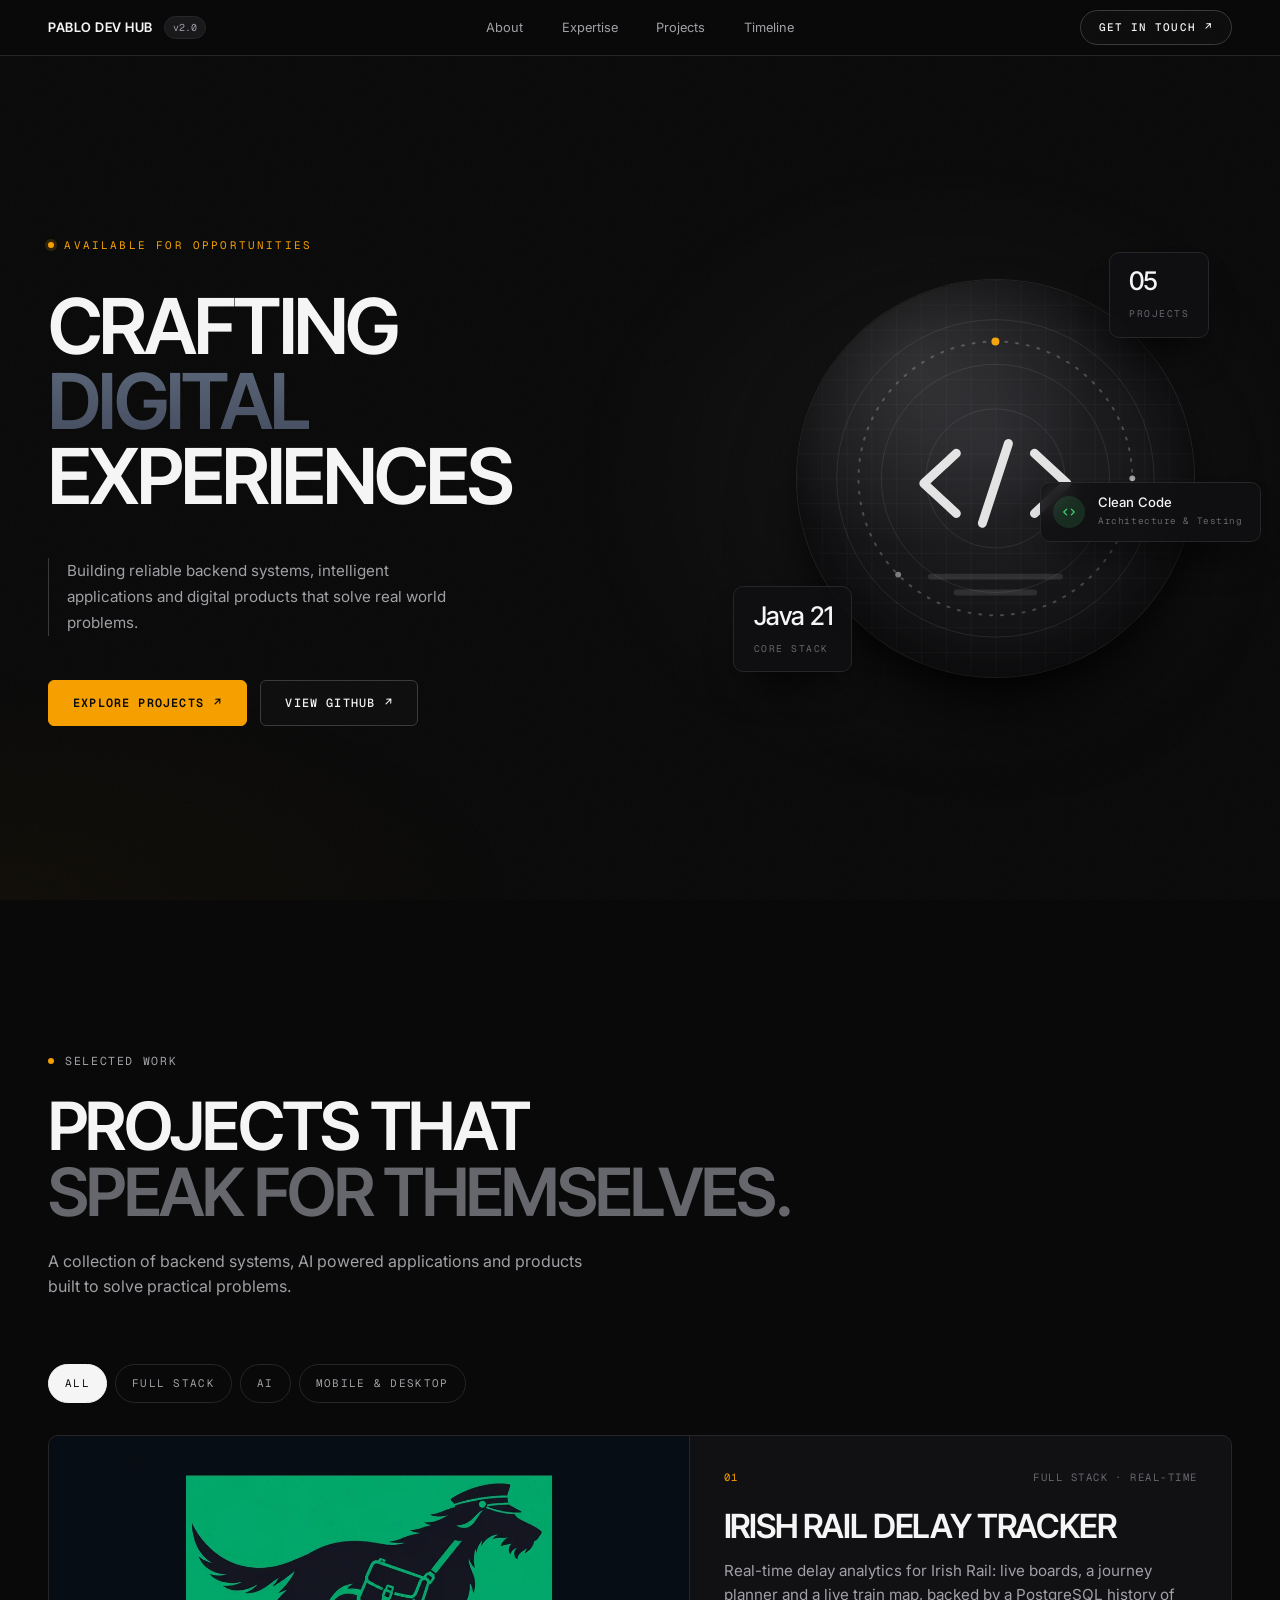
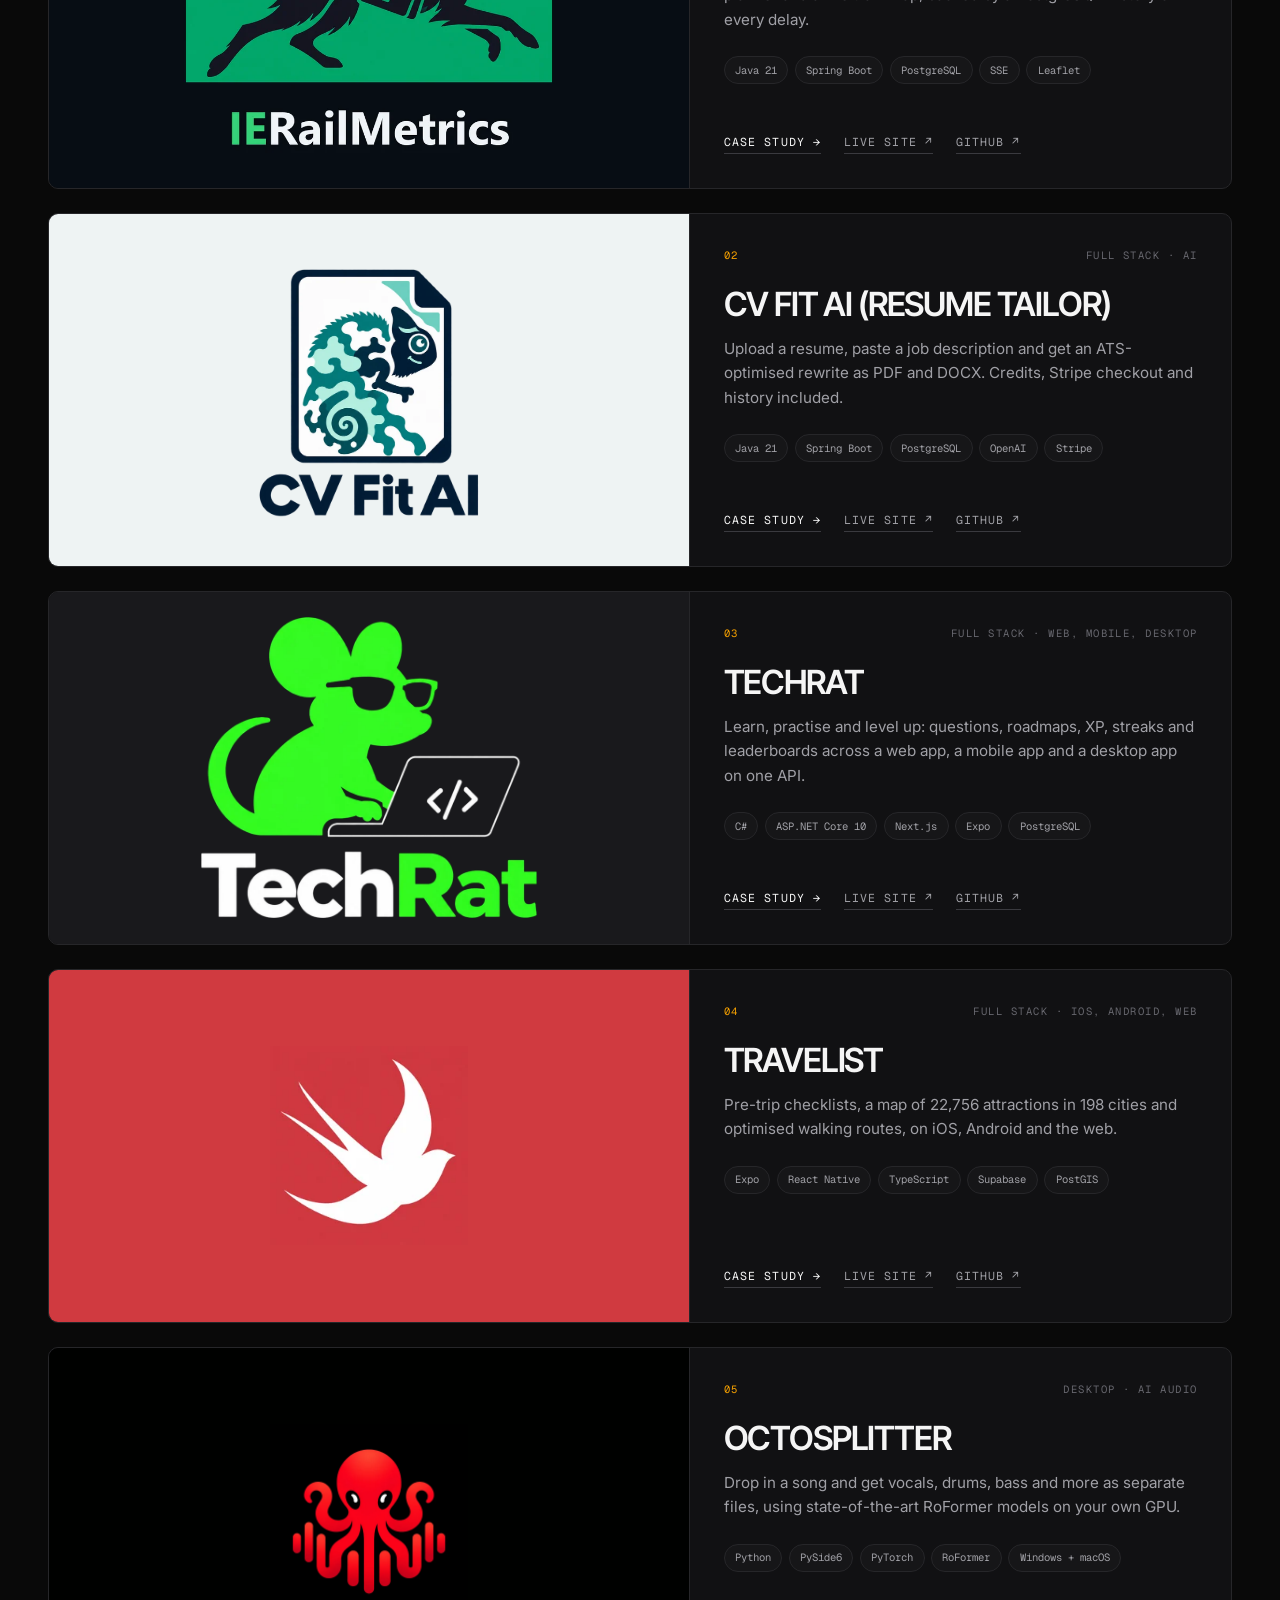
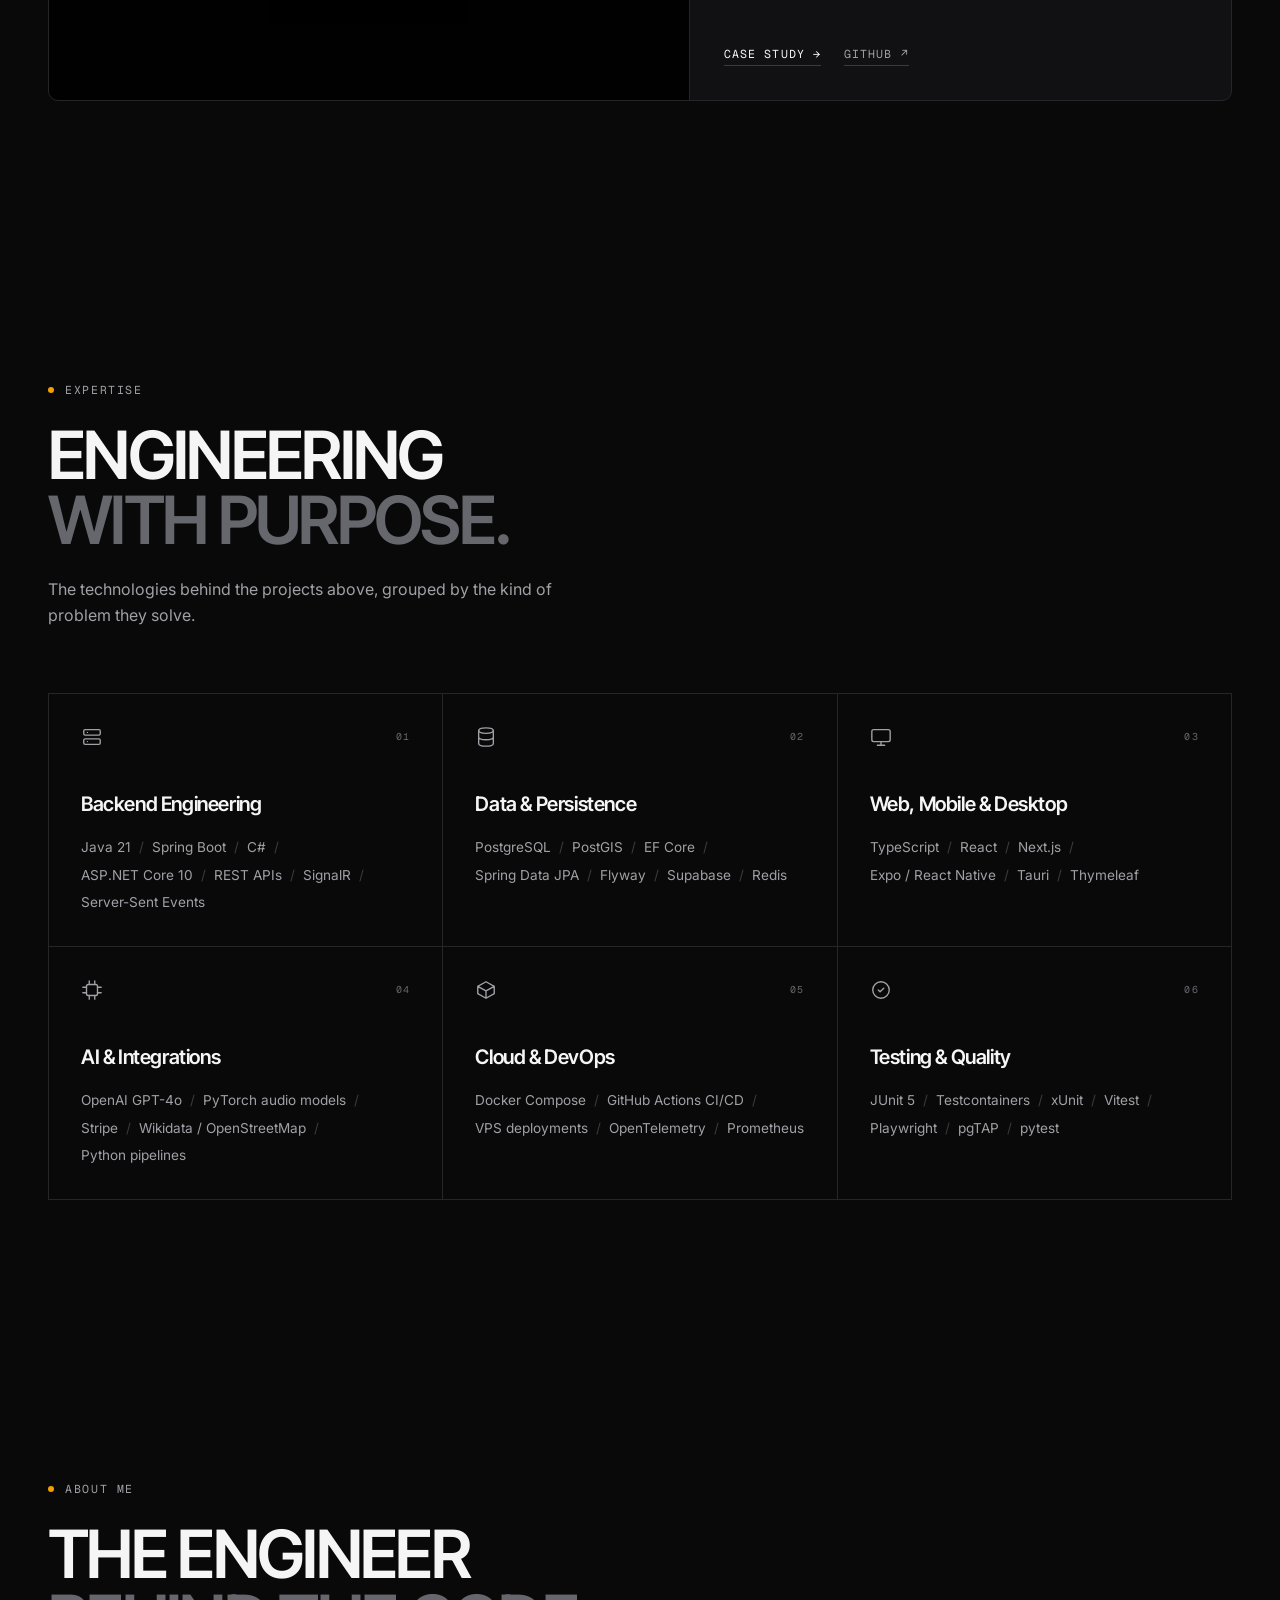
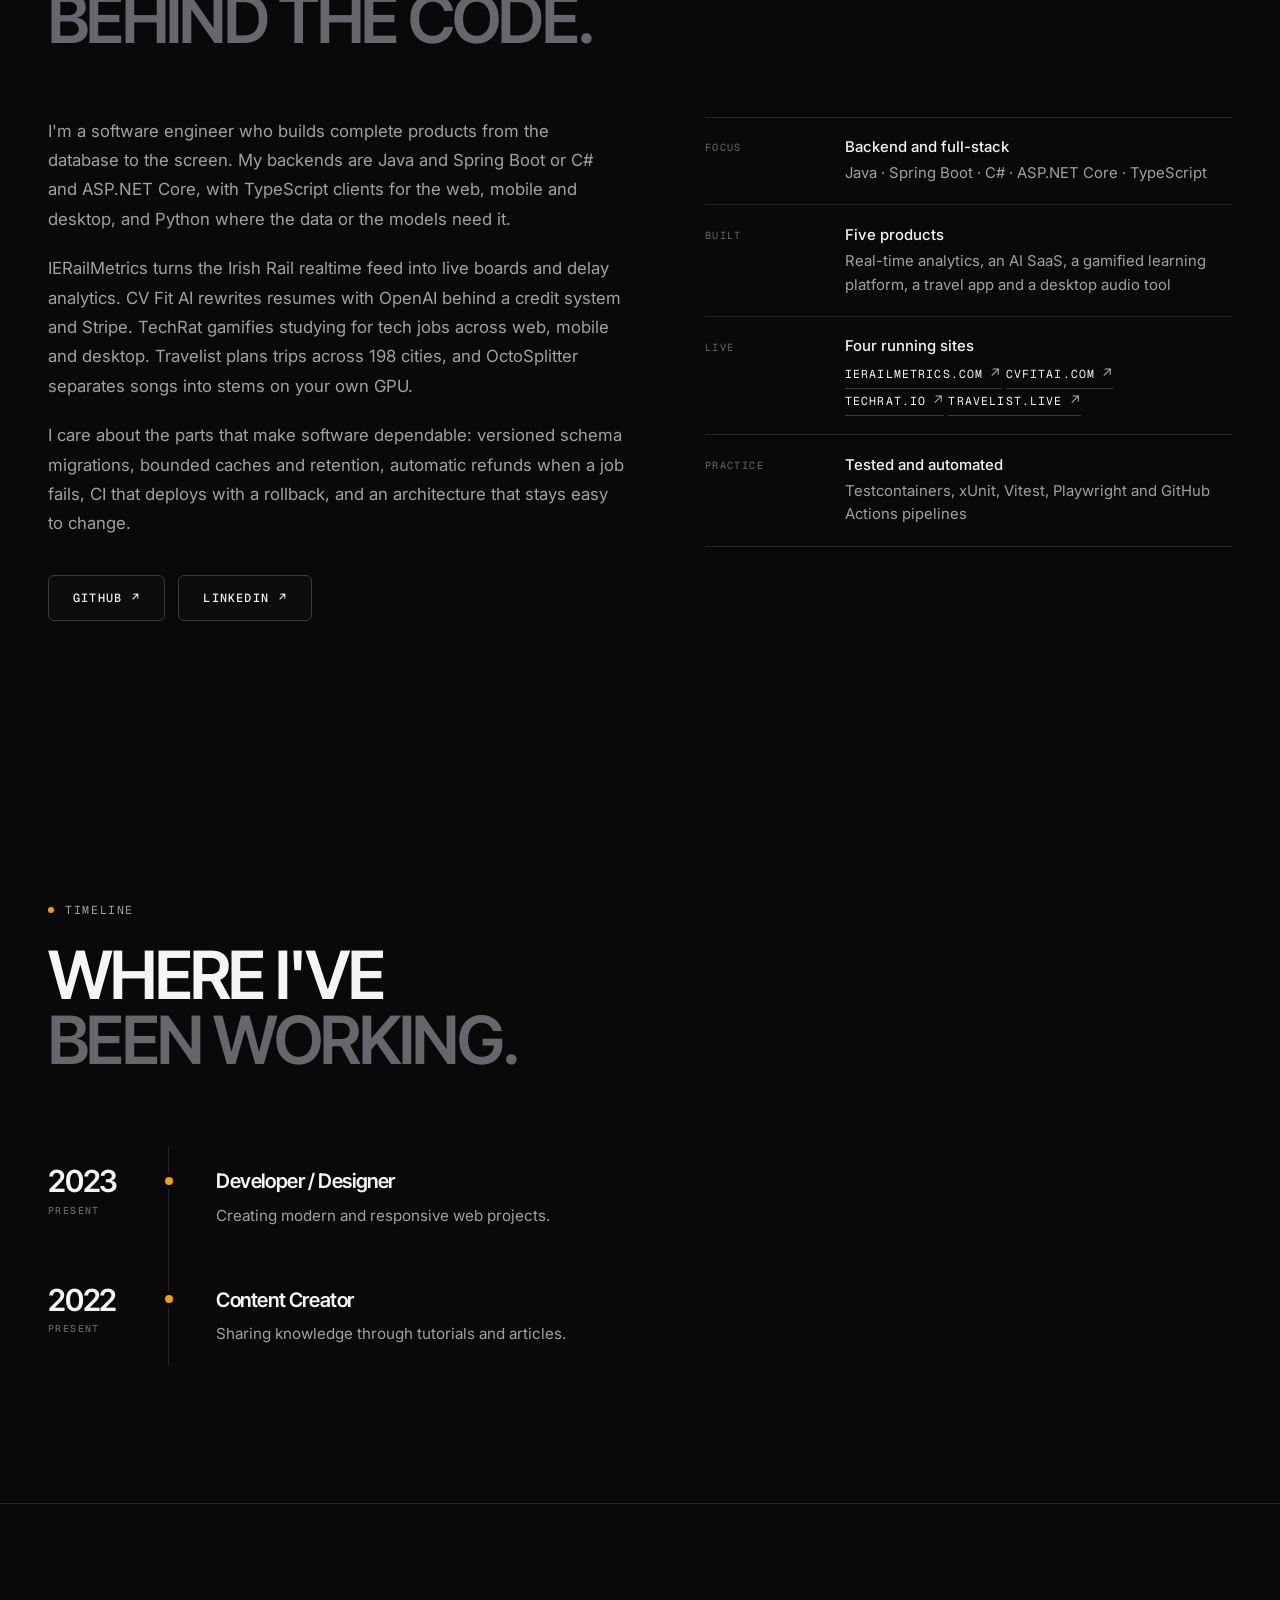
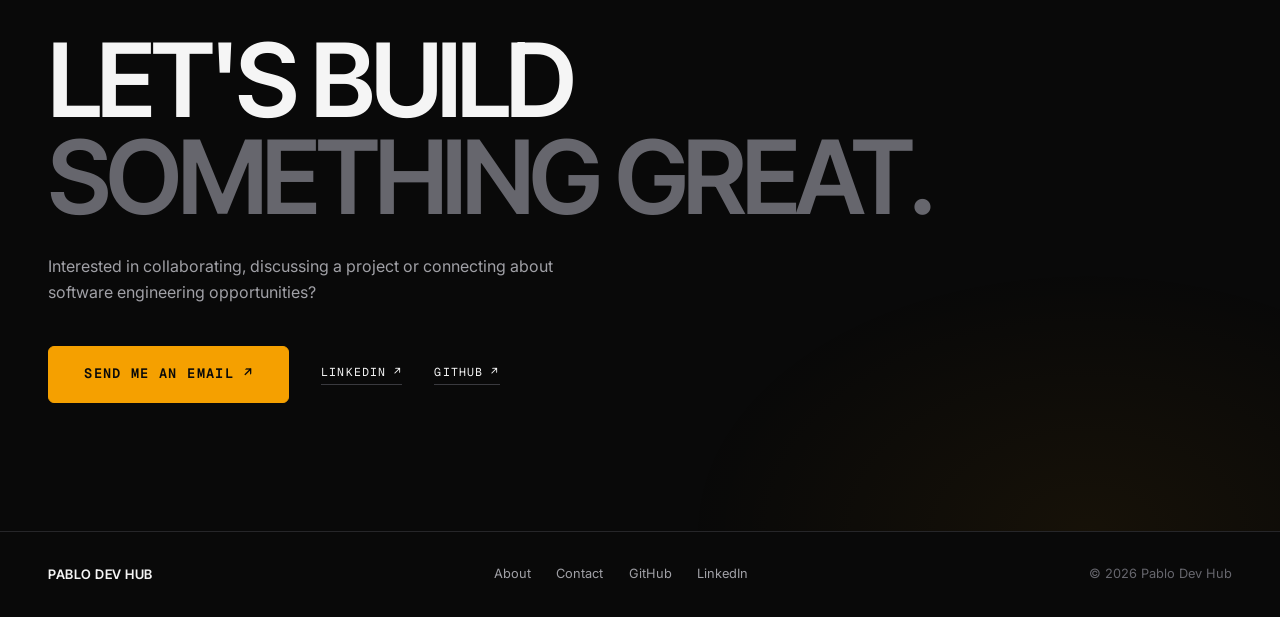
==== index.html @ 188d7db6 "fix: show all project cards as full-width list items Co-Authored-By: Claude Sonnet 5.5 <noreply@anth" ====
<!DOCTYPE html>
<html lang="en">
<head>
    <meta charset="UTF-8">
    <meta name="viewport" content="width=device-width, initial-scale=1.0, viewport-fit=cover">
    <title>Pablo Dev Hub — Backend & Full Stack Engineering</title>
    <meta name="description" content="Portfolio of a software engineer building reliable backend systems, intelligent applications and digital products.">
    <meta name="theme-color" content="#090909">
    <meta property="og:title" content="Pablo Dev Hub — Backend & Full Stack Engineering">
    <meta property="og:description" content="Portfolio of a software engineer building reliable backend systems, intelligent applications and digital products.">
    <meta property="og:type" content="website">
    <script>document.documentElement.classList.add('js')</script>
    <link rel="preconnect" href="https://fonts.googleapis.com">
    <link rel="preconnect" href="https://fonts.gstatic.com" crossorigin>
    <link rel="preload" href="https://fonts.googleapis.com/css2?family=Geist+Mono:wght@400;500&family=Inter+Tight:wght@500;600;700&family=Inter:wght@400;500;600&display=swap" as="style" onload="this.onload=null;this.rel='stylesheet'">
    <noscript><link href="https://fonts.googleapis.com/css2?family=Geist+Mono:wght@400;500&family=Inter+Tight:wght@500;600;700&family=Inter:wght@400;500;600&display=swap" rel="stylesheet"></noscript>
    <link rel="stylesheet" href="assets/css/style.css">
    <script src="assets/js/config.js" defer></script>
    <script src="assets/js/script.js" defer></script>
</head>
<body id="top">
    <a class="skip-link" href="#main">Skip to content</a>
    <div id="scroll-progress"></div>
    <header class="site-header">
        <div class="site-header__inner container">
            <a class="brand" href="#top" aria-label="Pablo Dev Hub, home">
                <span class="brand__name">Pablo Dev Hub</span>
                <span class="brand__ver" aria-hidden="true">v2.0</span>
            </a>
            <nav class="site-nav" id="site-nav" aria-label="Primary">
                <ul>
                    <li><a href="#about">About</a></li>
                    <li><a href="#expertise">Expertise</a></li>
                    <li><a href="#projects">Projects</a></li>
                    <li><a href="#timeline">Timeline</a></li>
                </ul>
                <a class="btn btn-outline btn-sm site-nav__cta-mobile" href="#contact">Get in touch <span class="arrow" aria-hidden="true">↗</span></a>
            </nav>
            <a class="btn btn-outline btn-sm header-cta" href="#contact">Get in touch <span class="arrow" aria-hidden="true">↗</span></a>
            <button class="nav-toggle" type="button" aria-label="Open menu" aria-expanded="false" aria-controls="site-nav"><span></span><span></span></button>
        </div>
    </header>

    <main id="main">
        <!-- Hero -->
        <section class="hero" aria-labelledby="hero-title">
            <div class="container hero__grid">
                <div class="hero__copy">
                    <p class="status enter" style="--i:0" data-site="status">Available for opportunities</p>
                    <h1 class="hero__title display" id="hero-title">
                        <span class="enter" style="--i:1">Crafting</span>
                        <span class="enter accent-text" style="--i:2">Digital</span>
                        <span class="enter" style="--i:3">Experiences</span>
                    </h1>
                    <p class="hero__lede enter" style="--i:4">Building reliable backend systems, intelligent applications and digital products that solve real world problems.</p>
                    <div class="hero__actions enter" style="--i:5">
                        <a class="btn btn-primary" href="#projects">Explore projects <span class="arrow" aria-hidden="true">↗</span></a>
                        <a class="btn btn-secondary" href="https://www.github.com" data-link="github" target="_blank" rel="noopener noreferrer">View GitHub <span class="arrow" aria-hidden="true">↗</span></a>
                    </div>
                </div>

                <div class="hero-art">
                    <div class="hero-art__disc" aria-hidden="true">
                        <svg viewBox="0 0 400 400" preserveAspectRatio="xMidYMid slice" role="presentation" focusable="false">
                            <defs>
                                <radialGradient id="bgGrad" cx="50%" cy="42%" r="70%"><stop offset="0" stop-color="#26262a"/><stop offset="1" stop-color="#0a0a0b"/></radialGradient>
                                <pattern id="grid" width="25" height="25" patternUnits="userSpaceOnUse"><path d="M25 0H0V25" fill="none" stroke="#fff" stroke-opacity=".05"/></pattern>
                            </defs>
                            <rect width="400" height="400" fill="url(#bgGrad)"/>
                            <rect width="400" height="400" fill="url(#grid)"/>
                            <g fill="none" stroke="#fff" stroke-opacity=".09">
                                <circle cx="200" cy="200" r="70"/><circle cx="200" cy="200" r="115"/><circle cx="200" cy="200" r="160"/>
                            </g>
                            <g class="ring-spin" fill="none" stroke="#fff" stroke-opacity=".22" stroke-dasharray="2 9" stroke-linecap="round" stroke-width="2">
                                <circle cx="200" cy="200" r="138"/>
                                <circle cx="200" cy="62" r="4" fill="#f5a000" stroke="none"/>
                                <circle cx="338" cy="200" r="3" fill="#f5f5f5" fill-opacity=".6" stroke="none"/>
                                <circle cx="102" cy="297" r="3" fill="#f5f5f5" fill-opacity=".45" stroke="none"/>
                            </g>
                            <g transform="translate(200 205) scale(.82) translate(-200 -205)" fill="none" stroke="#f5f5f5" stroke-width="11" stroke-linecap="round" stroke-linejoin="round" opacity=".92">
                                <polyline points="152,168 112,205 152,242"/><polyline points="248,168 288,205 248,242"/><line x1="216" y1="156" x2="184" y2="254"/>
                            </g>
                            <g fill="#fff" fill-opacity=".1"><rect x="132" y="296" width="136" height="6" rx="3"/><rect x="158" y="312" width="84" height="6" rx="3"/></g>
                        </svg>
                    </div>
                    <div class="float-card float-card--count" style="--i:0">
                        <div class="float-card__inner" style="--d:7s">
                            <span class="metric" data-project-count>02</span>
                            <span class="metric-label">Projects</span>
                        </div>
                    </div>
                    <div class="float-card float-card--clean" style="--i:1">
                        <div class="float-card__inner" style="--d:9s;--delay:-3s">
                            <span class="float-card__icon" aria-hidden="true"><svg width="14" height="14" viewBox="0 0 24 24" fill="none" stroke="currentColor" stroke-width="2.2" stroke-linecap="round" stroke-linejoin="round"><path d="M8 7l-5 5 5 5M16 7l5 5-5 5"/></svg></span>
                            <span><strong>Clean Code</strong><span class="metric-label">Architecture &amp; Testing</span></span>
                        </div>
                    </div>
                    <div class="float-card float-card--stack" style="--i:2">
                        <div class="float-card__inner" style="--d:8s;--delay:-5s">
                            <span class="metric">Java 21</span>
                            <span class="metric-label">Core stack</span>
                        </div>
                    </div>
                </div>
            </div>
        </section>

        <!-- Projects -->
        <section class="section" id="projects" aria-labelledby="projects-title">
            <div class="container">
                <div class="section-heading" data-reveal>
                    <p class="eyebrow">Selected work</p>
                    <h2 id="projects-title"><span class="line">Projects that</span> <span class="line">speak for themselves.</span></h2>
                    <p>A collection of backend systems, AI powered applications and products built to solve practical problems.</p>
                </div>

                <div class="filter" role="group" aria-label="Filter projects" data-reveal>
                    <button type="button" data-filter="all" aria-pressed="true">All</button>
                    <button type="button" data-filter="fullstack" aria-pressed="false">Full Stack</button>
                    <button type="button" data-filter="ai" aria-pressed="false">AI</button>
                    <button type="button" data-filter="apps" aria-pressed="false">Mobile &amp; Desktop</button>
                </div>
                <p class="sr-only" id="filter-status" role="status" aria-live="polite"></p>

                <div class="project-grid" id="project-grid">
                    <article class="project-card is-wide" data-category="fullstack" data-reveal data-delay="1">
                        <div class="project-card__media" style="--cover-bg:#070d14">
                            <img class="cover-logo" src="assets/img/projects/rail-cover.webp" alt="IERailMetrics logo: a wolfhound carrying a mailbag" width="900" height="561" loading="eager" decoding="async">
                        </div>
                        <div class="project-card__body">
                            <div class="project-card__meta"><span class="project-card__index">01</span><span>Full Stack · Real-time</span></div>
                            <h3><a href="pages/projects/projeto1.html">Irish Rail Delay Tracker</a></h3>
                            <p>Real-time delay analytics for Irish Rail: live boards, a journey planner and a live train map, backed by a PostgreSQL history of every delay.</p>
                            <ul class="tags" aria-label="Technologies"><li>Java 21</li><li>Spring Boot</li><li>PostgreSQL</li><li>SSE</li><li>Leaflet</li></ul>
                            <div class="project-card__links">
                                <a class="link-arrow" href="pages/projects/projeto1.html">Case study <span class="arrow" aria-hidden="true">→</span></a>
                                <a class="link-arrow link-arrow--muted" href="https://ierailmetrics.com/overview" target="_blank" rel="noopener noreferrer">Live site <span class="arrow" aria-hidden="true">↗</span></a>
                                <a class="link-arrow link-arrow--muted" href="https://github.com/Pablokaer/RailDelayTracker" target="_blank" rel="noopener noreferrer">GitHub <span class="arrow" aria-hidden="true">↗</span></a>
                            </div>
                        </div>
                    </article>

                    <article class="project-card is-wide" data-category="fullstack ai" data-reveal data-delay="0">
                        <div class="project-card__media" style="--cover-bg:#eef3f3">
                            <img class="cover-logo" src="assets/img/projects/cvfitai-cover.webp" alt="CV Fit AI logo: a chameleon on a document" width="800" height="761" loading="lazy" decoding="async">
                        </div>
                        <div class="project-card__body">
                            <div class="project-card__meta"><span class="project-card__index">02</span><span>Full Stack · AI</span></div>
                            <h3><a href="pages/projects/projeto2.html">CV Fit AI (Resume Tailor)</a></h3>
                            <p>Upload a resume, paste a job description and get an ATS-optimised rewrite as PDF and DOCX. Credits, Stripe checkout and history included.</p>
                            <ul class="tags" aria-label="Technologies"><li>Java 21</li><li>Spring Boot</li><li>PostgreSQL</li><li>OpenAI</li><li>Stripe</li></ul>
                            <div class="project-card__links">
                                <a class="link-arrow" href="pages/projects/projeto2.html">Case study <span class="arrow" aria-hidden="true">→</span></a>
                                <a class="link-arrow link-arrow--muted" href="https://cvfitai.com/" target="_blank" rel="noopener noreferrer">Live site <span class="arrow" aria-hidden="true">↗</span></a>
                                <a class="link-arrow link-arrow--muted" href="https://github.com/Pablokaer/CVAdjuster" target="_blank" rel="noopener noreferrer">GitHub <span class="arrow" aria-hidden="true">↗</span></a>
                            </div>
                        </div>
                    </article>

                    <article class="project-card is-wide" data-category="fullstack apps" data-reveal data-delay="1">
                        <div class="project-card__media" style="--cover-bg:#19191c">
                            <img class="cover-logo" src="assets/img/projects/techrat-cover.webp" alt="TechRat logo: a rat with sunglasses coding on a laptop" width="720" height="644" loading="lazy" decoding="async">
                        </div>
                        <div class="project-card__body">
                            <div class="project-card__meta"><span class="project-card__index">03</span><span>Full Stack · Web, Mobile, Desktop</span></div>
                            <h3><a href="pages/projects/projeto3.html">TechRat</a></h3>
                            <p>Learn, practise and level up: questions, roadmaps, XP, streaks and leaderboards across a web app, a mobile app and a desktop app on one API.</p>
                            <ul class="tags" aria-label="Technologies"><li>C#</li><li>ASP.NET Core 10</li><li>Next.js</li><li>Expo</li><li>PostgreSQL</li></ul>
                            <div class="project-card__links">
                                <a class="link-arrow" href="pages/projects/projeto3.html">Case study <span class="arrow" aria-hidden="true">→</span></a>
                                <a class="link-arrow link-arrow--muted" href="https://techrat.io" target="_blank" rel="noopener noreferrer">Live site <span class="arrow" aria-hidden="true">↗</span></a>
                                <a class="link-arrow link-arrow--muted" href="https://github.com/Pablokaer/techrat" target="_blank" rel="noopener noreferrer">GitHub <span class="arrow" aria-hidden="true">↗</span></a>
                            </div>
                        </div>
                    </article>

                    <article class="project-card is-wide" data-category="fullstack apps" data-reveal data-delay="0">
                        <div class="project-card__media" style="--cover-bg:#d03a40">
                            <img class="cover-icon" src="assets/img/projects/travelist-cover.webp" alt="Travelist logo: a white swallow on a brick-red tile" width="256" height="256" loading="lazy" decoding="async">
                        </div>
                        <div class="project-card__body">
                            <div class="project-card__meta"><span class="project-card__index">04</span><span>Full Stack · iOS, Android, Web</span></div>
                            <h3><a href="pages/projects/projeto4.html">Travelist</a></h3>
                            <p>Pre-trip checklists, a map of 22,756 attractions in 198 cities and optimised walking routes, on iOS, Android and the web.</p>
                            <ul class="tags" aria-label="Technologies"><li>Expo</li><li>React Native</li><li>TypeScript</li><li>Supabase</li><li>PostGIS</li></ul>
                            <div class="project-card__links">
                                <a class="link-arrow" href="pages/projects/projeto4.html">Case study <span class="arrow" aria-hidden="true">→</span></a>
                                <a class="link-arrow link-arrow--muted" href="https://travelist.live/" target="_blank" rel="noopener noreferrer">Live site <span class="arrow" aria-hidden="true">↗</span></a>
                                <a class="link-arrow link-arrow--muted" href="https://github.com/Pablokaer/travelist" target="_blank" rel="noopener noreferrer">GitHub <span class="arrow" aria-hidden="true">↗</span></a>
                            </div>
                        </div>
                    </article>

                    <article class="project-card is-wide" data-category="ai apps" data-reveal data-delay="1">
                        <div class="project-card__media" style="--cover-bg:#000100">
                            <img class="cover-icon" src="assets/img/projects/octosplitter-cover.webp" alt="OctoSplitter logo: a glossy red octopus with equalizer bars" width="800" height="800" loading="lazy" decoding="async">
                        </div>
                        <div class="project-card__body">
                            <div class="project-card__meta"><span class="project-card__index">05</span><span>Desktop · AI Audio</span></div>
                            <h3><a href="pages/projects/projeto5.html">OctoSplitter</a></h3>
                            <p>Drop in a song and get vocals, drums, bass and more as separate files, using state-of-the-art RoFormer models on your own GPU.</p>
                            <ul class="tags" aria-label="Technologies"><li>Python</li><li>PySide6</li><li>PyTorch</li><li>RoFormer</li><li>Windows + macOS</li></ul>
                            <div class="project-card__links">
                                <a class="link-arrow" href="pages/projects/projeto5.html">Case study <span class="arrow" aria-hidden="true">→</span></a>
                                <a class="link-arrow link-arrow--muted" href="https://github.com/Pablokaer/StemSplitter" target="_blank" rel="noopener noreferrer">GitHub <span class="arrow" aria-hidden="true">↗</span></a>
                            </div>
                        </div>
                    </article>
                </div>
            </div>
        </section>

        <!-- Expertise -->
        <section class="section" id="expertise" aria-labelledby="expertise-title">
            <div class="container">
                <div class="section-heading" data-reveal>
                    <p class="eyebrow">Expertise</p>
                    <h2 id="expertise-title"><span class="line">Engineering</span> <span class="line">with purpose.</span></h2>
                    <p>The technologies behind the projects above, grouped by the kind of problem they solve.</p>
                </div>
                <div class="expertise-grid">
                <article class="expertise-cell" data-reveal style="--delay:0">
                    <div class="expertise-cell__top"><svg viewBox="0 0 24 24" aria-hidden="true"><rect x="3" y="4" width="18" height="6" rx="1.5"/><rect x="3" y="14" width="18" height="6" rx="1.5"/><path d="M7 7h.01M7 17h.01"/></svg><span class="label">01</span></div>
                    <h3>Backend Engineering</h3>
                    <ul><li>Java 21</li><li>Spring Boot</li><li>C#</li><li>ASP.NET Core 10</li><li>REST APIs</li><li>SignalR</li><li>Server-Sent Events</li></ul>
                </article>
                <article class="expertise-cell" data-reveal style="--delay:1">
                    <div class="expertise-cell__top"><svg viewBox="0 0 24 24" aria-hidden="true"><ellipse cx="12" cy="5" rx="8" ry="3"/><path d="M4 5v14c0 1.7 3.6 3 8 3s8-1.3 8-3V5M4 12c0 1.7 3.6 3 8 3s8-1.3 8-3"/></svg><span class="label">02</span></div>
                    <h3>Data & Persistence</h3>
                    <ul><li>PostgreSQL</li><li>PostGIS</li><li>EF Core</li><li>Spring Data JPA</li><li>Flyway</li><li>Supabase</li><li>Redis</li></ul>
                </article>
                <article class="expertise-cell" data-reveal style="--delay:2">
                    <div class="expertise-cell__top"><svg viewBox="0 0 24 24" aria-hidden="true"><rect x="2" y="4" width="20" height="13" rx="2"/><path d="M8 21h8M12 17v4"/></svg><span class="label">03</span></div>
                    <h3>Web, Mobile & Desktop</h3>
                    <ul><li>TypeScript</li><li>React</li><li>Next.js</li><li>Expo / React Native</li><li>Tauri</li><li>Thymeleaf</li></ul>
                </article>
                <article class="expertise-cell" data-reveal style="--delay:0">
                    <div class="expertise-cell__top"><svg viewBox="0 0 24 24" aria-hidden="true"><rect x="6" y="6" width="12" height="12" rx="2"/><path d="M9 2v4M15 2v4M9 18v4M15 18v4M2 9h4M2 15h4M18 9h4M18 15h4"/></svg><span class="label">04</span></div>
                    <h3>AI & Integrations</h3>
                    <ul><li>OpenAI GPT-4o</li><li>PyTorch audio models</li><li>Stripe</li><li>Wikidata / OpenStreetMap</li><li>Python pipelines</li></ul>
                </article>
                <article class="expertise-cell" data-reveal style="--delay:1">
                    <div class="expertise-cell__top"><svg viewBox="0 0 24 24" aria-hidden="true"><path d="M21 8l-9-5-9 5v8l9 5 9-5V8zM3 8l9 5 9-5M12 13v8"/></svg><span class="label">05</span></div>
                    <h3>Cloud & DevOps</h3>
                    <ul><li>Docker Compose</li><li>GitHub Actions CI/CD</li><li>VPS deployments</li><li>OpenTelemetry</li><li>Prometheus</li></ul>
                </article>
                <article class="expertise-cell" data-reveal style="--delay:2">
                    <div class="expertise-cell__top"><svg viewBox="0 0 24 24" aria-hidden="true"><path d="M9 12l2 2 4-4"/><circle cx="12" cy="12" r="9"/></svg><span class="label">06</span></div>
                    <h3>Testing & Quality</h3>
                    <ul><li>JUnit 5</li><li>Testcontainers</li><li>xUnit</li><li>Vitest</li><li>Playwright</li><li>pgTAP</li><li>pytest</li></ul>
                </article>
                </div>
            </div>
        </section>

        <!-- About -->
        <section class="section" id="about" aria-labelledby="about-title">
            <div class="container">
                <div class="section-heading" data-reveal>
                    <p class="eyebrow">About me</p>
                    <h2 id="about-title"><span class="line">The engineer</span> <span class="line">behind the code.</span></h2>
                </div>
                <div class="about-grid">
                    <div class="about-copy" data-reveal>
                        <p>I'm a software engineer who builds complete products from the database to the screen. My backends are Java and Spring Boot or C# and ASP.NET Core, with TypeScript clients for the web, mobile and desktop, and Python where the data or the models need it.</p>
                        <p>IERailMetrics turns the Irish Rail realtime feed into live boards and delay analytics. CV Fit AI rewrites resumes with OpenAI behind a credit system and Stripe. TechRat gamifies studying for tech jobs across web, mobile and desktop. Travelist plans trips across 198 cities, and OctoSplitter separates songs into stems on your own GPU.</p>
                        <p>I care about the parts that make software dependable: versioned schema migrations, bounded caches and retention, automatic refunds when a job fails, CI that deploys with a rollback, and an architecture that stays easy to change.</p>
                        <div class="about-links">
                            <a class="btn btn-secondary" href="https://www.github.com" data-link="github" target="_blank" rel="noopener noreferrer">GitHub <span class="arrow" aria-hidden="true">↗</span></a>
                            <a class="btn btn-secondary" href="https://www.linkedin.com" data-link="linkedin" target="_blank" rel="noopener noreferrer">LinkedIn <span class="arrow" aria-hidden="true">↗</span></a>
                        </div>
                    </div>
                    <ul class="facts" data-reveal data-delay="1">
                        <li><span class="label">Focus</span><span><strong>Backend and full-stack</strong>Java · Spring Boot · C# · ASP.NET Core · TypeScript</span></li>
                        <li><span class="label">Built</span><span><strong>Five products</strong>Real-time analytics, an AI SaaS, a gamified learning platform, a travel app and a desktop audio tool</span></li>
                        <li><span class="label">Live</span><span><strong>Four running sites</strong><a class="link-arrow" href="https://ierailmetrics.com/overview" target="_blank" rel="noopener noreferrer">ierailmetrics.com <span class="arrow" aria-hidden="true">↗</span></a> <a class="link-arrow" href="https://cvfitai.com/" target="_blank" rel="noopener noreferrer">cvfitai.com <span class="arrow" aria-hidden="true">↗</span></a><br><a class="link-arrow" href="https://techrat.io" target="_blank" rel="noopener noreferrer">techrat.io <span class="arrow" aria-hidden="true">↗</span></a> <a class="link-arrow" href="https://travelist.live/" target="_blank" rel="noopener noreferrer">travelist.live <span class="arrow" aria-hidden="true">↗</span></a></span></li>
                        <li><span class="label">Practice</span><span><strong>Tested and automated</strong>Testcontainers, xUnit, Vitest, Playwright and GitHub Actions pipelines</span></li>
                    </ul>
                </div>
            </div>
        </section>

        <!-- Timeline -->
        <section class="section" id="timeline" aria-labelledby="timeline-title">
            <div class="container">
                <div class="section-heading" data-reveal>
                    <p class="eyebrow">Timeline</p>
                    <h2 id="timeline-title"><span class="line">Where I've</span> <span class="line">been working.</span></h2>
                </div>
                <ol class="timeline">
                    <li class="timeline__item" data-reveal>
                        <div class="timeline__year">2023<small>Present</small></div>
                        <div><h3>Developer / Designer</h3><p>Creating modern and responsive web projects.</p></div>
                    </li>
                    <li class="timeline__item" data-reveal data-delay="1">
                        <div class="timeline__year">2022<small>Present</small></div>
                        <div><h3>Content Creator</h3><p>Sharing knowledge through tutorials and articles.</p></div>
                    </li>
                </ol>
            </div>
        </section>

        <!-- Contact -->
        <section class="section contact" id="contact" aria-labelledby="contact-title">
            <div class="container" data-reveal>
                <h2 id="contact-title"><span class="line">Let's build</span> <span class="line">something great.</span></h2>
                <p>Interested in collaborating, discussing a project or connecting about software engineering opportunities?</p>
                <div class="contact__actions">
                    <a class="btn btn-primary btn-lg" href="mailto:seu.email@example.com" data-link="email">Send me an email <span class="arrow" aria-hidden="true">↗</span></a>
                    <a class="link-arrow" href="https://www.linkedin.com" data-link="linkedin" target="_blank" rel="noopener noreferrer">LinkedIn <span class="arrow" aria-hidden="true">↗</span></a>
                    <a class="link-arrow" href="https://www.github.com" data-link="github" target="_blank" rel="noopener noreferrer">GitHub <span class="arrow" aria-hidden="true">↗</span></a>
                </div>
            </div>
        </section>
    </main>

    <footer class="site-footer">
        <div class="container site-footer__inner">
            <span class="brand__name">Pablo Dev Hub</span>
            <nav aria-label="Footer">
                <ul>
                    <li><a href="pages/about.html">About</a></li>
                    <li><a href="pages/contact.html">Contact</a></li>
                    <li><a href="https://www.github.com" data-link="github" target="_blank" rel="noopener noreferrer">GitHub</a></li>
                    <li><a href="https://www.linkedin.com" data-link="linkedin" target="_blank" rel="noopener noreferrer">LinkedIn</a></li>
                </ul>
            </nav>
            <span>&copy; <span data-year>2026</span> Pablo Dev Hub</span>
        </div>
    </footer>
    <button id="back-to-top" type="button" aria-label="Back to top"><span aria-hidden="true">↑</span></button>
</body>
</html>
---- assets/css/style.css ----
/* =========================================================
   Pablo Dev Hub — design system
   Dark, editorial, restrained. Amber is an accent, not a fill.
   ========================================================= */

:root {
    /* Colour */
    --bg: #090909;
    --bg-2: #111113;
    --bg-3: #19191c;
    --text: #f5f5f5;
    --text-2: #a0a0a6;
    --text-3: #66666d;
    --accent: #f5a000;
    --accent-hover: #ffb52e;
    --border: #262629;
    --border-strong: #3a3a3f;
    --steel: #5a6578;           /* "DIGITAL" blue-gray */
    --steel-2: #3d4556;
    --green: #3ecf6e;

    /* Type */
    --font-display: 'Inter Tight', 'Inter', system-ui, -apple-system, 'Segoe UI', sans-serif;
    --font-body: 'Inter', system-ui, -apple-system, 'Segoe UI', sans-serif;
    --font-mono: 'Geist Mono', ui-monospace, 'SFMono-Regular', Menlo, Consolas, monospace;

    /* Space */
    --gutter: clamp(1.25rem, 4vw, 3rem);
    --section-y: clamp(5rem, 10vw, 9rem);
    --header-h: 3.5rem;

    /* Shape & motion */
    --radius: 10px;
    --radius-sm: 6px;
    --ease: cubic-bezier(0.22, 0.7, 0.2, 1);
    --t-fast: 180ms;
    --t-med: 320ms;
    --t-slow: 700ms;
}

/* ---------- Base ---------- */
*, *::before, *::after { box-sizing: border-box; }

html {
    scroll-behavior: smooth;
    scroll-padding-top: calc(var(--header-h) + 1rem);
    -webkit-text-size-adjust: 100%;
}

body {
    margin: 0;
    background: var(--bg);
    color: var(--text);
    font-family: var(--font-body);
    font-size: 1rem;
    line-height: 1.6;
    -webkit-font-smoothing: antialiased;
    text-rendering: optimizeLegibility;
    overflow-x: hidden;
}

/* faint film grain over the whole page */
body::before {
    content: '';
    position: fixed;
    inset: 0;
    z-index: 0;
    pointer-events: none;
    opacity: 0.035;
    background-image: url("data:image/svg+xml,%3Csvg xmlns='http://www.w3.org/2000/svg' width='160' height='160'%3E%3Cfilter id='n'%3E%3CfeTurbulence type='fractalNoise' baseFrequency='.9' numOctaves='2' stitchTiles='stitch'/%3E%3C/filter%3E%3Crect width='100%25' height='100%25' filter='url(%23n)'/%3E%3C/svg%3E");
}

img, svg { display: block; max-width: 100%; }
a { color: inherit; text-decoration: none; }
ul, ol { list-style: none; margin: 0; padding: 0; }
h1, h2, h3, h4, p { margin: 0; }
button { font: inherit; color: inherit; cursor: pointer; }
code { font-family: var(--font-mono); font-size: 0.88em; color: var(--text); background: var(--bg-3); padding: 0.1em 0.4em; border-radius: 4px; }
strong { color: var(--text); font-weight: 600; }

::selection { background: var(--accent); color: #090909; }

:focus-visible {
    outline: 2px solid var(--accent);
    outline-offset: 3px;
    border-radius: 4px;
}

.skip-link {
    position: fixed;
    left: 1rem;
    top: -4rem;
    z-index: 200;
    background: var(--accent);
    color: #090909;
    padding: 0.6rem 1rem;
    font: 600 0.8rem var(--font-mono);
    border-radius: var(--radius-sm);
    transition: top var(--t-fast) var(--ease);
}
.skip-link:focus { top: 1rem; }

.sr-only {
    position: absolute !important;
    width: 1px; height: 1px;
    margin: -1px; padding: 0;
    overflow: hidden;
    clip: rect(0 0 0 0);
    white-space: nowrap;
    border: 0;
}

.container {
    width: 100%;
    max-width: 1280px;
    margin-inline: auto;
    padding-inline: var(--gutter);
}

main, footer, header { position: relative; z-index: 1; }

/* ---------- Shared typography ---------- */
.mono, .eyebrow, .label {
    font-family: var(--font-mono);
    text-transform: uppercase;
    letter-spacing: 0.14em;
}

.eyebrow {
    display: inline-flex;
    align-items: center;
    gap: 0.7rem;
    font-size: 0.72rem;
    color: var(--text-2);
}
.eyebrow::before {
    content: '';
    width: 6px; height: 6px;
    background: var(--accent);
    border-radius: 50%;
}

.display {
    font-family: var(--font-display);
    font-weight: 600;
    text-transform: uppercase;
    letter-spacing: -0.035em;
    line-height: 0.97;
}

.accent-text {
    background: linear-gradient(180deg, var(--steel) 0%, var(--steel-2) 140%);
    -webkit-background-clip: text;
    background-clip: text;
    color: transparent;
    -webkit-text-fill-color: transparent;
}

.section { padding-block: var(--section-y); position: relative; }

.section-heading { max-width: 60rem; margin-bottom: clamp(2.5rem, 5vw, 4rem); }
.section-heading .eyebrow { margin-bottom: 1.5rem; }
.section-heading h2 {
    font-family: var(--font-display);
    font-weight: 600;
    text-transform: uppercase;
    letter-spacing: -0.04em;
    line-height: 0.98;
    font-size: clamp(2.2rem, 5.2vw, 4.6rem);
}
.section-heading h2 .line { display: block; }
.section-heading h2 .line + .line { color: var(--text-3); }
.section-heading p {
    margin-top: 1.5rem;
    max-width: 34rem;
    color: var(--text-2);
}

/* the original markup uses these on inner pages */
.section-title {
    font-family: var(--font-display);
    font-weight: 600;
    letter-spacing: -0.03em;
    font-size: clamp(1.5rem, 3vw, 2.2rem);
    line-height: 1.1;
    margin-bottom: 1.25rem;
}
.section-subtitle { color: var(--text-2); }

/* ---------- Buttons ---------- */
.btn {
    --_bg: transparent;
    --_fg: var(--text);
    --_bd: var(--border-strong);
    display: inline-flex;
    align-items: center;
    justify-content: center;
    gap: 0.6rem;
    padding: 1rem 1.5rem;
    background: var(--_bg);
    color: var(--_fg);
    border: 1px solid var(--_bd);
    border-radius: var(--radius-sm);
    font-family: var(--font-mono);
    font-size: 0.74rem;
    font-weight: 500;
    letter-spacing: 0.1em;
    text-transform: uppercase;
    line-height: 1;
    white-space: nowrap;
    transition: background var(--t-fast) var(--ease), border-color var(--t-fast) var(--ease),
                color var(--t-fast) var(--ease), transform var(--t-fast) var(--ease);
}
.btn .arrow, .card-link-icon { display: inline-block; transition: transform var(--t-fast) var(--ease); }
.btn:hover .arrow, .btn:hover .card-link-icon { transform: translate(2px, -2px); }
.btn:active { transform: translateY(1px); }

.btn-primary { --_bg: var(--accent); --_fg: #0a0a0a; --_bd: var(--accent); font-weight: 600; }
.btn-primary:hover { --_bg: var(--accent-hover); --_bd: var(--accent-hover); }

.btn-secondary, .btn-outline { --_bg: rgba(255, 255, 255, 0.02); }
.btn-secondary:hover, .btn-outline:hover { --_bd: var(--text-2); --_bg: rgba(255, 255, 255, 0.06); }

.btn-sm { padding: 0.7rem 1.1rem; font-size: 0.68rem; border-radius: 999px; }
.btn-lg { padding: 1.3rem 2.2rem; font-size: 0.85rem; }

/* ---------- Header ---------- */
.site-header {
    position: sticky;
    top: 0;
    z-index: 100;
    height: var(--header-h);
    background: rgba(9, 9, 9, 0.72);
    border-bottom: 1px solid var(--border);
    transition: background var(--t-med) var(--ease), border-color var(--t-med) var(--ease);
}
.site-header.scrolled {
    background: rgba(9, 9, 9, 0.82);
    -webkit-backdrop-filter: blur(14px) saturate(140%);
    backdrop-filter: blur(14px) saturate(140%);
}
.site-header__inner {
    height: 100%;
    display: grid;
    grid-template-columns: 1fr auto 1fr;
    align-items: center;
    gap: 1.5rem;
}

.brand { display: inline-flex; align-items: center; gap: 0.7rem; justify-self: start; }
.brand__name {
    font-family: var(--font-display);
    font-weight: 600;
    font-size: 0.82rem;
    letter-spacing: 0.04em;
    text-transform: uppercase;
}
.brand__ver {
    font-family: var(--font-mono);
    font-size: 0.62rem;
    color: var(--text-2);
    padding: 0.18rem 0.5rem;
    background: var(--bg-3);
    border: 1px solid var(--border);
    border-radius: 999px;
}

.site-nav ul { display: flex; gap: clamp(1.4rem, 3vw, 2.6rem); }
.site-nav a:not(.btn) {
    position: relative;
    font-size: 0.8rem;
    color: var(--text-2);
    padding-block: 0.4rem;
    transition: color var(--t-fast) var(--ease);
}
.site-nav a:not(.btn)::after {
    content: '';
    position: absolute;
    left: 0; right: 0; bottom: 0;
    height: 1px;
    background: var(--accent);
    transform: scaleX(0);
    transform-origin: left;
    transition: transform var(--t-med) var(--ease);
}
.site-nav a:not(.btn):hover,
.site-nav a[aria-current] { color: var(--text); }
.site-nav a:not(.btn):hover::after,
.site-nav a[aria-current]::after { transform: scaleX(1); }
.site-nav .site-nav__cta-mobile { display: none; }

.header-cta { justify-self: end; }

.nav-toggle {
    display: none;
    justify-self: end;
    width: 2.5rem; height: 2.5rem;
    background: transparent;
    border: 1px solid var(--border);
    border-radius: var(--radius-sm);
    position: relative;
}
.nav-toggle span {
    position: absolute;
    left: 50%; top: 50%;
    width: 16px; height: 1.5px;
    background: var(--text);
    transition: transform var(--t-med) var(--ease);
}
.nav-toggle span:first-child { transform: translate(-50%, -4px); }
.nav-toggle span:last-child { transform: translate(-50%, 3px); }
.nav-toggle[aria-expanded='true'] span:first-child { transform: translate(-50%, -0.5px) rotate(45deg); }
.nav-toggle[aria-expanded='true'] span:last-child { transform: translate(-50%, -0.5px) rotate(-45deg); }

#scroll-progress {
    position: fixed; top: 0; left: 0;
    height: 2px; width: 0;
    background: var(--accent);
    z-index: 150;
    pointer-events: none;
}

/* ---------- Hero ---------- */
.hero {
    position: relative;
    overflow: clip;
    min-height: calc(100svh - var(--header-h));
    display: flex;
    align-items: center;
    padding-block: clamp(3rem, 7vw, 6rem);
}
.hero::before {            /* soft illumination behind the artwork */
    content: '';
    position: absolute;
    inset: 0;
    pointer-events: none;
    background:
        radial-gradient(42% 55% at 74% 50%, rgba(255, 255, 255, 0.055), transparent 70%),
        radial-gradient(60% 40% at 0% 100%, rgba(245, 160, 0, 0.03), transparent 70%);
}
.hero__grid {
    position: relative;
    display: grid;
    grid-template-columns: 1.2fr 1fr;     /* ≈55 / 45 */
    align-items: center;
    gap: clamp(2rem, 5vw, 4rem);
    width: 100%;
}

.status {
    display: inline-flex;
    align-items: center;
    gap: 0.65rem;
    margin-bottom: clamp(1.5rem, 3vw, 2.2rem);
    font-family: var(--font-mono);
    font-size: 0.68rem;
    letter-spacing: 0.2em;
    text-transform: uppercase;
    color: var(--accent);
}
.status::before {
    content: '';
    width: 6px; height: 6px;
    border-radius: 50%;
    background: var(--accent);
    box-shadow: 0 0 0 3px rgba(245, 160, 0, 0.16);
}
.status:empty { display: none; }

.hero__title {
    font-size: clamp(2.5rem, 5.4vw + 0.5rem, 6rem);
    margin-bottom: clamp(1.75rem, 3.5vw, 3rem);
}
.hero__title span { display: block; white-space: nowrap; }

.hero__lede {
    max-width: 26rem;
    margin-bottom: clamp(1.75rem, 3.5vw, 2.75rem);
    padding-left: 1.1rem;
    border-left: 1px solid var(--border-strong);
    color: var(--text-2);
    font-size: 0.95rem;
    line-height: 1.7;
}
.hero__actions { display: flex; flex-wrap: wrap; gap: 0.85rem; }

/* artwork */
.hero-art {
    --art: clamp(17rem, 31vw, 26.5rem);
    position: relative;
    width: var(--art);
    height: var(--art);
    justify-self: center;
    margin-left: auto;
    margin-right: clamp(0rem, 3vw, 3rem);   /* slight offset to the right */
}
.hero-art__disc {
    position: absolute;
    inset: 0;
    border-radius: 50%;
    overflow: hidden;
    background: #0d0d0e;
    box-shadow: 0 0 0 1px rgba(255, 255, 255, 0.09), 0 50px 90px -30px rgba(0, 0, 0, 0.95), 0 20px 40px -20px rgba(0, 0, 0, 0.9);
}
.hero-art__disc::after {   /* vignette + soft top light */
    content: '';
    position: absolute;
    inset: 0;
    border-radius: 50%;
    pointer-events: none;
    background:
        radial-gradient(circle at 30% 22%, rgba(255, 255, 255, 0.1), transparent 45%),
        radial-gradient(circle at 50% 50%, transparent 55%, rgba(0, 0, 0, 0.55) 100%);
}
.hero-art__disc svg, .hero-art__disc img { width: 100%; height: 100%; object-fit: cover; }
.hero-art__disc img { filter: grayscale(1) contrast(1.12) brightness(0.9); }
.hero-art .ring-spin { transform-origin: 200px 200px; animation: spin 90s linear infinite; }

/* floating cards: outer = entrance, inner = idle float */
.float-card {
    position: absolute;
    z-index: 2;
}
.float-card__inner {
    background: rgba(17, 17, 19, 0.82);
    -webkit-backdrop-filter: blur(10px);
    backdrop-filter: blur(10px);
    border: 1px solid var(--border);
    border-radius: var(--radius);
    box-shadow: 0 24px 40px -18px rgba(0, 0, 0, 0.85);
    padding: 0.95rem 1.2rem;
}
.float-card--count { top: -7%; right: -4%; }
.float-card--clean { top: 51%; right: -17%; }
.float-card--stack { bottom: 1%; left: -16%; }

.metric { font-family: var(--font-display); font-weight: 500; font-size: clamp(1.4rem, 2vw, 1.75rem); letter-spacing: -0.03em; line-height: 1; }
.metric-label {
    display: block;
    margin-top: 0.55rem;
    font-family: var(--font-mono);
    font-size: 0.6rem;
    letter-spacing: 0.16em;
    text-transform: uppercase;
    color: var(--text-3);
}
.float-card--clean .float-card__inner { display: flex; align-items: center; gap: 0.8rem; padding: 0.75rem 1.1rem 0.75rem 0.75rem; }
.float-card__icon {
    display: grid; place-items: center;
    width: 2rem; height: 2rem;
    border-radius: 50%;
    background: rgba(62, 207, 110, 0.14);
    color: var(--green);
    flex: none;
}
.float-card--clean strong { display: block; font-size: 0.82rem; font-weight: 500; line-height: 1.2; }
.float-card--clean .metric-label { margin-top: 0.2rem; font-size: 0.58rem; letter-spacing: 0.06em; text-transform: none; }

/* ---------- Entrance + ambient motion ---------- */
@keyframes rise {
    from { opacity: 0; transform: translateY(22px); }
    to   { opacity: 1; transform: none; }
}
@keyframes scale-in {
    from { opacity: 0; transform: scale(0.94); }
    to   { opacity: 1; transform: none; }
}
@keyframes drift {
    0%, 100% { transform: translateY(0); }
    50%      { transform: translateY(-7px); }
}
@keyframes spin { to { transform: rotate(360deg); } }

.hero .enter { animation: rise 0.9s var(--ease) both; animation-delay: calc(var(--i, 0) * 110ms + 80ms); }
.hero__title .enter { animation-duration: 1s; }
.hero-art__disc { animation: scale-in 1.1s var(--ease) 0.25s both; }
.float-card { animation: rise 0.9s var(--ease) both; animation-delay: calc(var(--i, 0) * 140ms + 700ms); }
.float-card__inner { animation: drift var(--d, 8s) ease-in-out infinite; animation-delay: var(--delay, 0s); }

/* scroll reveal (only hidden when JS is running) */
.js [data-reveal] {
    opacity: 0;
    transform: translateY(24px);
    transition: opacity var(--t-slow) var(--ease), transform var(--t-slow) var(--ease);
    transition-delay: calc(var(--delay, 0) * 90ms);
}
.js [data-reveal].revealed { opacity: 1; transform: none; }

/* ---------- Projects ---------- */
.filter {
    display: flex;
    flex-wrap: wrap;
    gap: 0.5rem;
    margin-bottom: 2rem;
}
.filter button {
    padding: 0.6rem 1rem;
    background: transparent;
    border: 1px solid var(--border);
    border-radius: 999px;
    color: var(--text-2);
    font-family: var(--font-mono);
    font-size: 0.68rem;
    letter-spacing: 0.12em;
    text-transform: uppercase;
    transition: color var(--t-fast), border-color var(--t-fast), background var(--t-fast);
}
.filter button:hover { color: var(--text); border-color: var(--border-strong); }
.filter button[aria-pressed='true'] { background: var(--text); border-color: var(--text); color: #0a0a0a; }

.project-grid {
    display: grid;
    grid-template-columns: repeat(2, minmax(0, 1fr));
    gap: clamp(1rem, 2vw, 1.5rem);
}
.project-card {
    position: relative;
    display: flex;
    flex-direction: column;
    background: var(--bg-2);
    border: 1px solid var(--border);
    border-radius: var(--radius);
    overflow: hidden;
    transition: border-color var(--t-med) var(--ease), transform var(--t-med) var(--ease), box-shadow var(--t-med) var(--ease);
}
.project-card:hover,
.project-card:focus-within {
    border-color: var(--border-strong);
    transform: translateY(-3px);
    box-shadow: 0 30px 60px -30px rgba(0, 0, 0, 0.9);
}
.project-card.is-wide { grid-column: 1 / -1; flex-direction: row; }
.project-card.is-reverse { flex-direction: row-reverse; }
.project-card[hidden] { display: none; }
.project-card.is-leaving { opacity: 0; transform: scale(0.98); transition: opacity 160ms ease, transform 160ms ease; }
.project-card.is-entering { animation: rise 0.5s var(--ease) both; }

.project-card__media {
    position: relative;
    overflow: hidden;
    background: var(--cover-bg, var(--bg-3));
    aspect-ratio: 3 / 2;
    border-bottom: 1px solid var(--border);
}
.project-card.is-wide .project-card__media {
    flex: 1.35 1 0;
    aspect-ratio: auto;
    min-height: 22rem;
    border-bottom: 0;
    border-right: 1px solid var(--border);
}
.project-card.is-wide .project-card__media img { position: absolute; inset: 0; }
.project-card.is-reverse .project-card__media { border-right: 0; border-left: 1px solid var(--border); }
.project-card__media img {
    width: 100%; height: 100%;
    object-fit: cover;
    transition: transform var(--t-slow) var(--ease);
}
.project-card:hover .project-card__media img { transform: scale(1.02); }

.project-card__body {
    flex: 1 1 0;
    display: flex;
    flex-direction: column;
    padding: clamp(1.4rem, 2.6vw, 2.4rem);
}
.project-card__meta {
    display: flex;
    align-items: center;
    justify-content: space-between;
    gap: 1rem;
    margin-bottom: 1.5rem;
    font-family: var(--font-mono);
    font-size: 0.66rem;
    letter-spacing: 0.14em;
    text-transform: uppercase;
    color: var(--text-3);
}
.project-card__index { color: var(--accent); }
.project-card h3 {
    font-family: var(--font-display);
    font-weight: 600;
    letter-spacing: -0.035em;
    line-height: 1;
    text-transform: uppercase;
    font-size: clamp(1.6rem, 2.6vw, 2.5rem);
    margin-bottom: 1rem;
}
.project-card h3 a::after { content: ''; position: absolute; inset: 0; z-index: 1; }   /* whole card is clickable */
.project-card p { color: var(--text-2); max-width: 32rem; font-size: 0.95rem; }

.tags { display: flex; flex-wrap: wrap; gap: 0.4rem; margin-top: 1.5rem; }
.tags li {
    padding: 0.3rem 0.65rem;
    border: 1px solid var(--border);
    border-radius: 999px;
    font-family: var(--font-mono);
    font-size: 0.66rem;
    color: var(--text-2);
    background: rgba(255, 255, 255, 0.02);
}

.project-card__links {
    position: relative;
    z-index: 2;
    display: flex;
    flex-wrap: wrap;
    align-items: center;
    gap: 0.6rem 1.4rem;
    margin-top: auto;
    padding-top: 2rem;
}
.link-arrow {
    display: inline-flex;
    align-items: center;
    gap: 0.5rem;
    font-family: var(--font-mono);
    font-size: 0.72rem;
    letter-spacing: 0.1em;
    text-transform: uppercase;
    color: var(--text);
    padding-bottom: 2px;
    border-bottom: 1px solid var(--border-strong);
    transition: border-color var(--t-fast), color var(--t-fast);
}
.link-arrow:hover { color: var(--accent-hover); border-color: var(--accent); }
.link-arrow .arrow { transition: transform var(--t-fast) var(--ease); }
.link-arrow:hover .arrow { transform: translate(2px, -2px); }
.link-arrow--muted { color: var(--text-2); }

.empty-note { color: var(--text-3); font-family: var(--font-mono); font-size: 0.75rem; letter-spacing: 0.1em; margin-top: 1.5rem; }

/* ---------- Expertise ---------- */
.expertise-grid {
    display: grid;
    grid-template-columns: repeat(3, minmax(0, 1fr));
    border-top: 1px solid var(--border);
    border-left: 1px solid var(--border);
}
.expertise-cell {
    padding: clamp(1.5rem, 2.5vw, 2.25rem);
    border-right: 1px solid var(--border);
    border-bottom: 1px solid var(--border);
    transition: background var(--t-med) var(--ease);
}
.expertise-cell:hover { background: var(--bg-2); }
.expertise-cell__top { display: flex; align-items: center; justify-content: space-between; margin-bottom: 2.5rem; }
.expertise-cell svg { width: 22px; height: 22px; stroke: var(--text-2); fill: none; stroke-width: 1.5; stroke-linecap: round; stroke-linejoin: round; transition: stroke var(--t-fast); }
.expertise-cell:hover svg { stroke: var(--accent); }
.expertise-cell .label { font-size: 0.62rem; color: var(--text-3); }
.expertise-cell h3 { font-family: var(--font-display); font-weight: 600; font-size: 1.25rem; letter-spacing: -0.02em; margin-bottom: 1.1rem; }
.expertise-cell ul { display: flex; flex-wrap: wrap; gap: 0.35rem 0.5rem; }
.expertise-cell li { font-size: 0.85rem; color: var(--text-2); }
.expertise-cell li:not(:last-child)::after { content: '/'; margin-left: 0.5rem; color: var(--border-strong); }

/* ---------- About ---------- */
.about-grid {
    display: grid;
    grid-template-columns: 1.1fr 1fr;
    gap: clamp(2rem, 6vw, 6rem);
    align-items: start;
}
.about-copy p { color: var(--text-2); font-size: 1.05rem; line-height: 1.75; max-width: 36rem; }
.about-copy p + p { margin-top: 1.25rem; }
.about-links { display: flex; flex-wrap: wrap; gap: 0.85rem; margin-top: 2.25rem; }

.facts { border-top: 1px solid var(--border); }
.facts li {
    display: grid;
    grid-template-columns: 7.5rem 1fr;
    gap: 1.25rem;
    padding: 1.15rem 0;
    border-bottom: 1px solid var(--border);
}
.facts .label { font-size: 0.64rem; color: var(--text-3); padding-top: 0.28rem; }
.facts span:last-child { color: var(--text-2); font-size: 0.93rem; }
.facts strong { display: block; font-weight: 500; margin-bottom: 0.15rem; }

/* ---------- Timeline ---------- */
.timeline { position: relative; max-width: 52rem; }
.timeline::before {
    content: '';
    position: absolute;
    left: 7.5rem; top: 0.6rem; bottom: 0.6rem;
    width: 1px;
    background: var(--border);
}
.timeline__item {
    position: relative;
    display: grid;
    grid-template-columns: 7.5rem 1fr;
    gap: 3rem;
    padding-block: 1.75rem;
}
.timeline__item::before {
    content: '';
    position: absolute;
    left: calc(7.5rem - 3.5px);
    top: 2.45rem;
    width: 8px; height: 8px;
    border-radius: 50%;
    background: var(--accent);
    box-shadow: 0 0 0 4px var(--bg);
}
.timeline__year {
    font-family: var(--font-display);
    font-weight: 600;
    font-size: 1.9rem;
    letter-spacing: -0.04em;
    line-height: 1.1;
}
.timeline__year small { display: block; margin-top: 0.3rem; font: 500 0.62rem var(--font-mono); letter-spacing: 0.14em; text-transform: uppercase; color: var(--text-3); }
.timeline h3 { font-family: var(--font-display); font-weight: 600; font-size: 1.25rem; letter-spacing: -0.02em; margin-bottom: 0.4rem; }
.timeline p { color: var(--text-2); font-size: 0.95rem; }

/* ---------- Contact ---------- */
.contact { border-top: 1px solid var(--border); text-align: left; overflow: clip; }
.contact::before {
    content: '';
    position: absolute; inset: 0;
    pointer-events: none;
    background: radial-gradient(45% 60% at 85% 100%, rgba(245, 160, 0, 0.06), transparent 70%);
}
.contact h2 {
    font-family: var(--font-display);
    font-weight: 600;
    text-transform: uppercase;
    letter-spacing: -0.045em;
    line-height: 0.95;
    font-size: clamp(2.6rem, 8vw, 7.5rem);
}
.contact h2 .line { display: block; }
.contact h2 .line + .line { color: var(--text-3); }
.contact p { margin-top: 1.75rem; max-width: 34rem; color: var(--text-2); }
.contact__actions { display: flex; flex-wrap: wrap; align-items: center; gap: 1rem 2rem; margin-top: 2.5rem; }

/* ---------- Footer ---------- */
.site-footer { border-top: 1px solid var(--border); padding-block: 2rem; }
.site-footer__inner { display: flex; flex-wrap: wrap; align-items: center; justify-content: space-between; gap: 1rem 2rem; font-size: 0.8rem; color: var(--text-3); }
.site-footer nav ul { display: flex; flex-wrap: wrap; gap: 0.5rem 1.6rem; }
.site-footer a { color: var(--text-2); transition: color var(--t-fast); }
.site-footer a:hover { color: var(--accent-hover); }
.site-footer .brand__name { color: var(--text); }

#back-to-top {
    position: fixed;
    right: 1.25rem; bottom: 1.25rem;
    z-index: 90;
    width: 2.6rem; height: 2.6rem;
    border-radius: 50%;
    background: var(--bg-3);
    border: 1px solid var(--border-strong);
    color: var(--text);
    opacity: 0; visibility: hidden;
    transform: translateY(8px);
    transition: opacity var(--t-med), transform var(--t-med), visibility var(--t-med), border-color var(--t-fast);
}
#back-to-top.visible { opacity: 1; visibility: visible; transform: none; }
#back-to-top:hover { border-color: var(--accent); }

/* =========================================================
   Inner pages: project case studies, about, contact, social
   ========================================================= */
.page-hero {
    position: relative;
    overflow: clip;
    padding-block: clamp(3.5rem, 8vw, 7rem) clamp(2.5rem, 5vw, 4rem);
}
.page-hero::before {
    content: '';
    position: absolute; inset: 0;
    pointer-events: none;
    background: radial-gradient(50% 70% at 80% 20%, rgba(255, 255, 255, 0.045), transparent 70%);
}
.page-hero .container { position: relative; }
.page-hero .hero-greeting { margin-bottom: 1.5rem; }
.hero-greeting {
    display: inline-flex; align-items: center; gap: 0.7rem;
    font-family: var(--font-mono);
    font-size: 0.72rem; letter-spacing: 0.14em; text-transform: uppercase;
    color: var(--text-2);
}
.hero-greeting::before { content: ''; width: 6px; height: 6px; border-radius: 50%; background: var(--accent); }
.page-hero .hero-title {
    font-family: var(--font-display);
    font-weight: 600;
    text-transform: uppercase;
    letter-spacing: -0.045em;
    line-height: 0.95;
    font-size: clamp(2.4rem, 7vw, 6rem);
    max-width: 16ch;
    overflow-wrap: anywhere;
}
.page-hero .hero-subtitle { margin-top: 1.75rem; max-width: 38rem; color: var(--text-2); font-size: 1.05rem; }
.hero-actions { display: flex; flex-wrap: wrap; gap: 0.85rem; margin-top: 2.25rem; }

.page-hero__media {
    margin-top: clamp(2.5rem, 5vw, 4rem);
    border: 1px solid var(--border);
    border-radius: var(--radius);
    overflow: hidden;
    background: var(--bg-2);
    aspect-ratio: 21 / 9;
}
.page-hero__media img { width: 100%; height: 100%; object-fit: cover; }

.about-content { padding-block: clamp(2rem, 5vw, 4rem) var(--section-y); }
.project-detail, .about-container { width: 100%; max-width: 1280px; margin-inline: auto; padding-inline: var(--gutter); }
.project-detail > * + *, .about-container > * + * { margin-top: clamp(3rem, 6vw, 5rem); }
.about-container { max-width: 960px; margin-inline: auto; }

.project-meta { display: flex; flex-wrap: wrap; gap: 0.5rem; }
.project-tag-label {
    padding: 0.4rem 0.8rem;
    border: 1px solid var(--border-strong);
    border-radius: 999px;
    font-family: var(--font-mono);
    font-size: 0.68rem;
    letter-spacing: 0.1em;
    text-transform: uppercase;
    color: var(--text-2);
}

.project-description-block, .about-section { max-width: 52rem; }
.project-description-block h2, .tech-section h2, .about-section h2 {
    font-family: var(--font-display);
    font-weight: 600;
    letter-spacing: -0.025em;
    font-size: clamp(1.6rem, 3.2vw, 2.4rem);
    line-height: 1.05;
    margin-bottom: 1.5rem;
}
.project-description-block p, .about-text { color: var(--text-2); font-size: 1.02rem; line-height: 1.8; }
.project-description-block br { display: block; content: ''; margin-top: 0.5rem; }

.tech-group { padding: 1.5rem 0; border-top: 1px solid var(--border); display: grid; grid-template-columns: 14rem 1fr; gap: 1.5rem; align-items: start; }
.tech-group:last-child { border-bottom: 1px solid var(--border); }
.tech-group h3 { font-family: var(--font-mono); font-size: 0.7rem; letter-spacing: 0.14em; text-transform: uppercase; color: var(--text-3); font-weight: 500; padding-top: 0.45rem; }
.tech-badges, .skills-list { display: flex; flex-wrap: wrap; gap: 0.5rem; }
.skill-badge {
    padding: 0.4rem 0.8rem;
    background: var(--bg-2);
    border: 1px solid var(--border);
    border-radius: var(--radius-sm);
    font-size: 0.84rem;
    color: var(--text);
    transition: border-color var(--t-fast), background var(--t-fast);
}
.skill-badge:hover { border-color: var(--border-strong); background: var(--bg-3); }

.tech-highlight-grid { display: grid; grid-template-columns: repeat(2, minmax(0, 1fr)); gap: 1px; background: var(--border); border: 1px solid var(--border); border-radius: var(--radius); overflow: hidden; counter-reset: hl; }
.tech-highlight-card { background: var(--bg); padding: clamp(1.4rem, 2.5vw, 2.2rem); counter-increment: hl; transition: background var(--t-med); }
.tech-highlight-card:hover { background: var(--bg-2); }
.tech-highlight-card .tech-icon { display: none; }   /* emoji icons replaced by a numeric index */
.tech-highlight-card::before { content: '0' counter(hl); display: block; margin-bottom: 1.75rem; font: 500 0.68rem var(--font-mono); letter-spacing: 0.14em; color: var(--accent); }
.tech-highlight-card h4 { font-family: var(--font-display); font-weight: 600; font-size: 1.2rem; letter-spacing: -0.02em; margin-bottom: 0.6rem; }
.tech-highlight-card p { color: var(--text-2); font-size: 0.93rem; }

.project-link-section {
    padding: clamp(2rem, 4vw, 3.5rem);
    border: 1px solid var(--border);
    border-radius: var(--radius);
    background: var(--bg-2);
    display: flex; flex-wrap: wrap; align-items: center; justify-content: space-between; gap: 1.5rem;
}
.project-link-section p { max-width: 32rem; color: var(--text-2); }

.project-pager { display: grid; grid-template-columns: 1fr 1fr; gap: 1rem; }
.project-pager a {
    display: block;
    padding: 1.5rem;
    border: 1px solid var(--border);
    border-radius: var(--radius);
    transition: border-color var(--t-med), background var(--t-med);
}
.project-pager a:hover { border-color: var(--border-strong); background: var(--bg-2); }
.project-pager a:last-child:not(:first-child) { text-align: right; }
.project-pager .label { font-size: 0.64rem; color: var(--text-3); display: block; margin-bottom: 0.5rem; }
.project-pager span:last-child { font-family: var(--font-display); font-weight: 600; font-size: 1.2rem; letter-spacing: -0.02em; }

.back-section { padding-block: 0 var(--section-y); max-width: 1280px; margin-inline: auto; padding-inline: var(--gutter); }

/* about page */
.experience-item { padding: 1.5rem 0; border-top: 1px solid var(--border); }
.experience-item h3 { font-family: var(--font-display); font-weight: 600; font-size: 1.2rem; letter-spacing: -0.02em; }
.experience-date { font: 500 0.68rem var(--font-mono); letter-spacing: 0.14em; text-transform: uppercase; color: var(--accent); margin: 0.4rem 0 0.6rem; }
.skill-category { padding: 1.5rem 0; border-top: 1px solid var(--border); }
.skill-category h3 { font: 500 0.7rem var(--font-mono); letter-spacing: 0.14em; text-transform: uppercase; color: var(--text-3); margin-bottom: 0.9rem; }

/* contact + social pages (legacy markup, restyled) */
.social-grid, .stats { max-width: 1100px; margin-inline: auto; padding-inline: var(--gutter); display: grid; gap: 1rem; grid-template-columns: repeat(auto-fit, minmax(17rem, 1fr)); }
.stats { margin-bottom: 1rem; }
.social-card, .stat, .info-card {
    display: flex; flex-direction: column; gap: 1rem;
    padding: 1.75rem;
    background: var(--bg-2);
    border: 1px solid var(--border);
    border-radius: var(--radius);
    transition: border-color var(--t-med), transform var(--t-med);
}
.social-card:hover { border-color: var(--border-strong); transform: translateY(-3px); }
.social-top { display: flex; align-items: center; gap: 1rem; }
.social-icon-wrap, .stat-icon, .info-icon { display: grid; place-items: center; width: 2.6rem; height: 2.6rem; border: 1px solid var(--border-strong); border-radius: var(--radius-sm); font: 600 0.85rem var(--font-mono); color: var(--text-2); }
.social-meta h2 { font-family: var(--font-display); font-weight: 600; font-size: 1.2rem; letter-spacing: -0.02em; }
.social-handle { font: 400 0.72rem var(--font-mono); color: var(--text-3); }
.social-description, .stat p, .info-card p { color: var(--text-2); font-size: 0.93rem; }
.social-footer { display: flex; align-items: center; justify-content: space-between; gap: 1rem; margin-top: auto; }
.social-tag, .stat-label { font: 500 0.64rem var(--font-mono); letter-spacing: 0.14em; text-transform: uppercase; color: var(--text-3); }
.social-link { font: 500 0.72rem var(--font-mono); letter-spacing: 0.1em; text-transform: uppercase; border-bottom: 1px solid var(--border-strong); padding-bottom: 2px; transition: color var(--t-fast), border-color var(--t-fast); }
.social-link:hover { color: var(--accent-hover); border-color: var(--accent); }
.social-link::after { content: ' ↗'; }
.stat h3 { font-family: var(--font-display); font-size: 2rem; letter-spacing: -0.03em; }
.social-hero .hero-badge, .hero-note { font: 400 0.75rem var(--font-mono); color: var(--text-3); }
.hero-badge { display: none; }
.hero-note { margin-top: 1.25rem; }
.section-intro { max-width: 1100px; margin: 0 auto 2.5rem; padding-inline: var(--gutter); }
.section-eyebrow { font: 500 0.72rem var(--font-mono); letter-spacing: 0.14em; text-transform: uppercase; color: var(--text-2); margin-bottom: 1rem; }

/* =========================================================
   Responsive
   ========================================================= */
@media (max-width: 1100px) {
    .float-card--clean { right: -9%; }
    .float-card--stack { left: -9%; }
}

@media (max-width: 960px) {
    .hero { min-height: 0; }
    .hero__grid { grid-template-columns: 1fr; gap: 3.5rem; }
    .hero-art { --art: min(21rem, 72vw); margin-inline: auto; }
    .hero-art { margin-right: auto; }
    .float-card--count { top: -6%; right: -6%; }
    .float-card--clean { right: -10%; }
    .float-card--stack { left: -10%; }

    .project-card.is-wide,
    .project-card.is-reverse { flex-direction: column; }
    .project-card.is-wide .project-card__media {
        aspect-ratio: 3 / 2; min-height: 0; flex: none;
        border-right: 0; border-left: 0; border-bottom: 1px solid var(--border);
    }
    .project-card.is-wide .project-card__media img { position: static; }

    .expertise-grid { grid-template-columns: repeat(2, minmax(0, 1fr)); }
    .about-grid { grid-template-columns: 1fr; }
    .tech-group { grid-template-columns: 1fr; gap: 0.75rem; }
    .tech-group h3 { padding-top: 0; }
}

@media (max-width: 800px) {
    .site-header__inner { grid-template-columns: 1fr auto auto; gap: 0.75rem; }
    .nav-toggle { display: block; }
    .header-cta { display: none; }
    .site-nav {
        position: fixed;
        top: var(--header-h); left: 0; right: 0;
        padding: 1rem var(--gutter) 1.75rem;
        background: rgba(9, 9, 9, 0.97);
        -webkit-backdrop-filter: blur(16px);
        backdrop-filter: blur(16px);
        border-bottom: 1px solid var(--border);
        opacity: 0;
        visibility: hidden;
        transform: translateY(-8px);
        transition: opacity var(--t-med) var(--ease), transform var(--t-med) var(--ease), visibility var(--t-med);
    }
    .site-nav.open { opacity: 1; visibility: visible; transform: none; }
    .site-nav ul { flex-direction: column; gap: 0; }
    .site-nav a:not(.btn) { display: block; padding: 1rem 0; font-size: 1.15rem; color: var(--text); border-bottom: 1px solid var(--border); }
    .site-nav a:not(.btn)::after { display: none; }
    .site-nav .site-nav__cta-mobile { display: inline-flex; margin-top: 1.5rem; }
    body.menu-open { overflow: hidden; }
}

@media (max-width: 680px) {
    .project-grid { grid-template-columns: 1fr; }
    .tech-highlight-grid { grid-template-columns: 1fr; }
    .expertise-grid { grid-template-columns: 1fr; }
    .project-pager { grid-template-columns: 1fr; }
    .project-pager a:last-child:not(:first-child) { text-align: left; }

    .hero__actions .btn { flex: 1 1 100%; }
    .hero-art { --art: min(17.5rem, 68vw); }
    /* fewer competing floating elements on phones */
    .float-card--clean { display: none; }
    .float-card--count { top: -8%; right: -8%; }
    .float-card--stack { bottom: -3%; left: -8%; }

    .timeline::before { left: 0.4rem; }
    .timeline__item { grid-template-columns: 1fr; gap: 0.6rem; padding-left: 2rem; }
    .timeline__item::before { left: calc(0.4rem - 3.5px); top: 2.2rem; }
    .facts li { grid-template-columns: 1fr; gap: 0.3rem; }
    .page-hero__media { aspect-ratio: 3 / 2; }
    .site-footer__inner { flex-direction: column; align-items: flex-start; }
}

@media (max-width: 400px) {
    .brand__ver { display: none; }
    .contact .btn-lg { width: 100%; padding-inline: 1rem; }
}

/* ---------- Reduced motion ---------- */
@media (prefers-reduced-motion: reduce) {
    html { scroll-behavior: auto; }
    *, *::before, *::after {
        animation-duration: 0.001ms !important;
        animation-iteration-count: 1 !important;
        animation-delay: 0ms !important;
        transition-duration: 0.001ms !important;
        transition-delay: 0ms !important;
    }
    .js [data-reveal] { opacity: 1; transform: none; }
}


/* ---------- Project covers (logos) and galleries ---------- */
.project-card__media img.cover-logo,
.page-hero__media img.cover-logo { object-fit: contain; padding: 4%; }
.project-card__media img.cover-icon,
.page-hero__media img.cover-icon { object-fit: contain; padding: 12%; }
.page-hero__media { background: var(--cover-bg, var(--bg-2)); }

.gallery { display: grid; grid-template-columns: repeat(2, minmax(0, 1fr)); gap: 1rem; }
.gallery__item { margin: 0; border: 1px solid var(--border); border-radius: var(--radius); overflow: hidden; background: var(--bg-2); }
.gallery__item:first-child:nth-last-child(odd) { grid-column: 1 / -1; }
.gallery__item img { width: 100%; height: auto; }
.gallery__item figcaption { padding: 0.8rem 1rem; font: 400 0.72rem var(--font-mono); letter-spacing: 0.04em; color: var(--text-3); border-top: 1px solid var(--border); }
@media (max-width: 680px) { .gallery { grid-template-columns: 1fr; } }

.project-description-block p + p { margin-top: 1rem; }
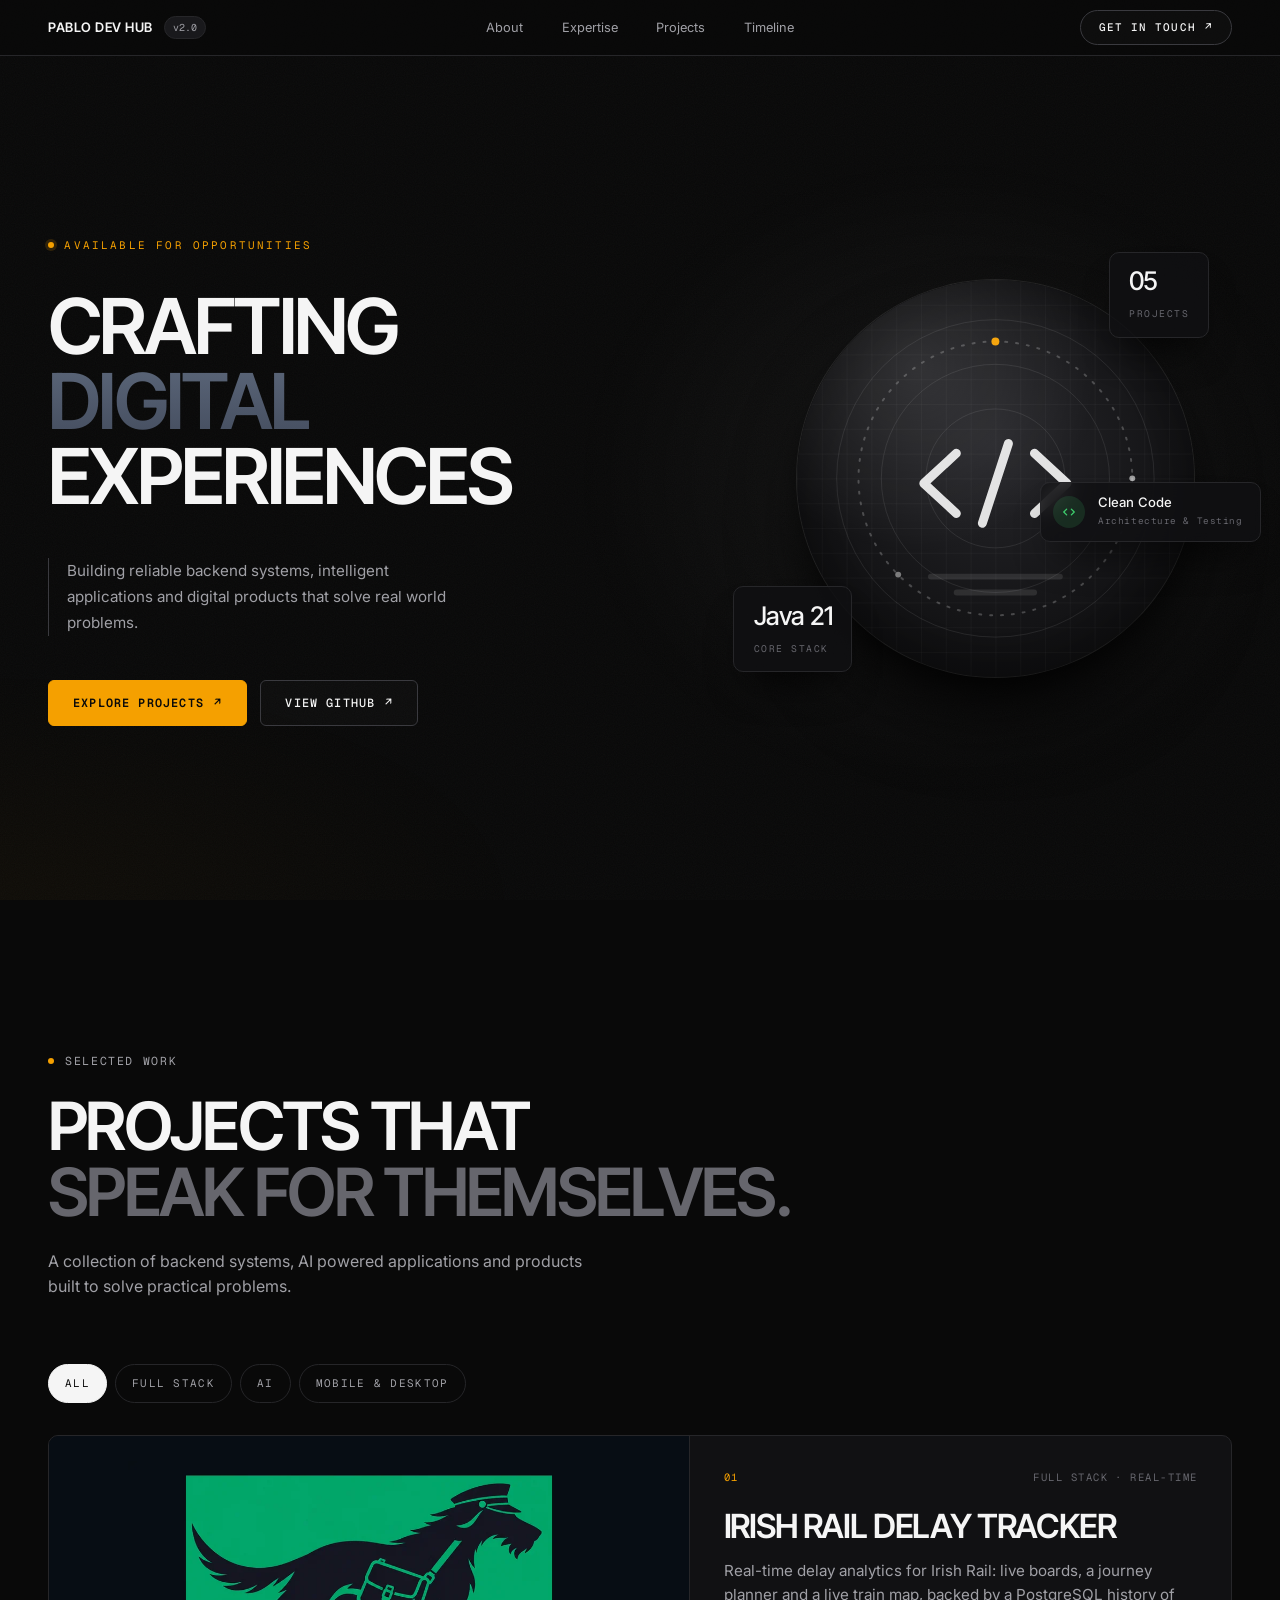
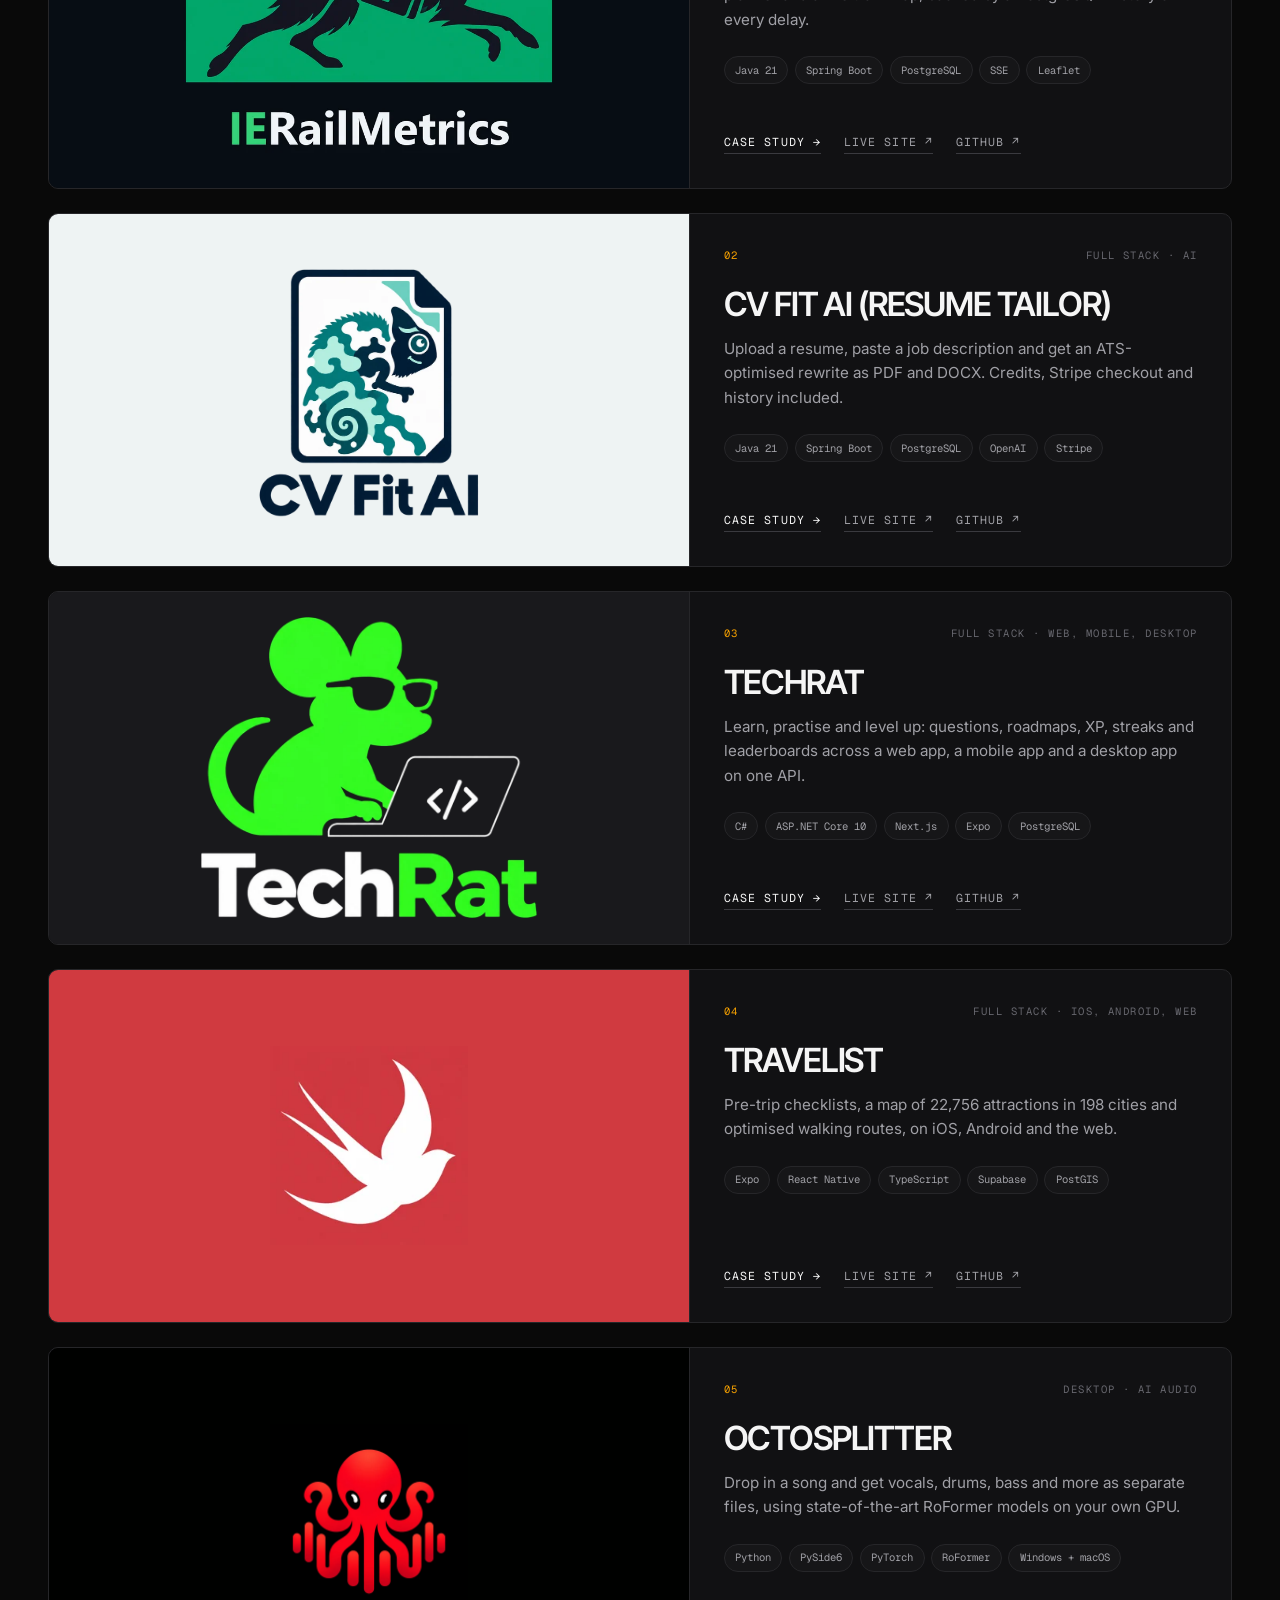
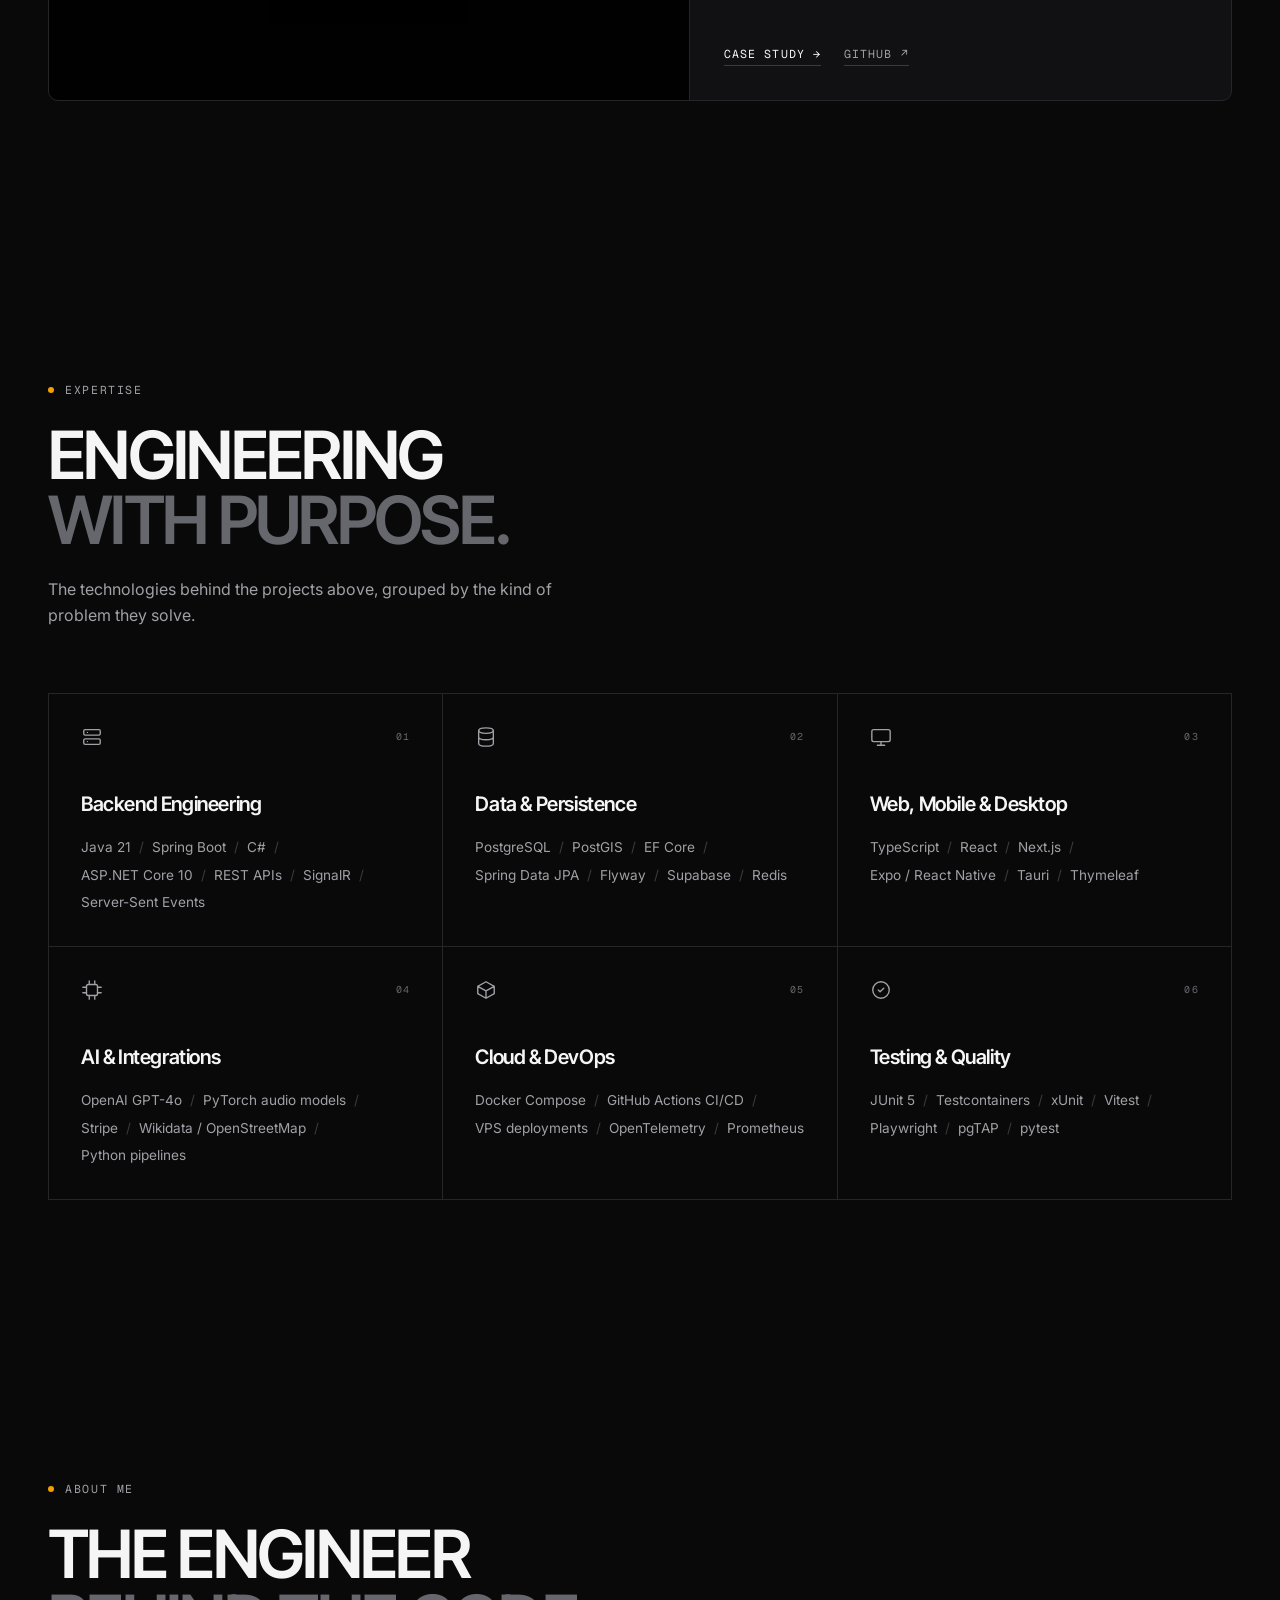
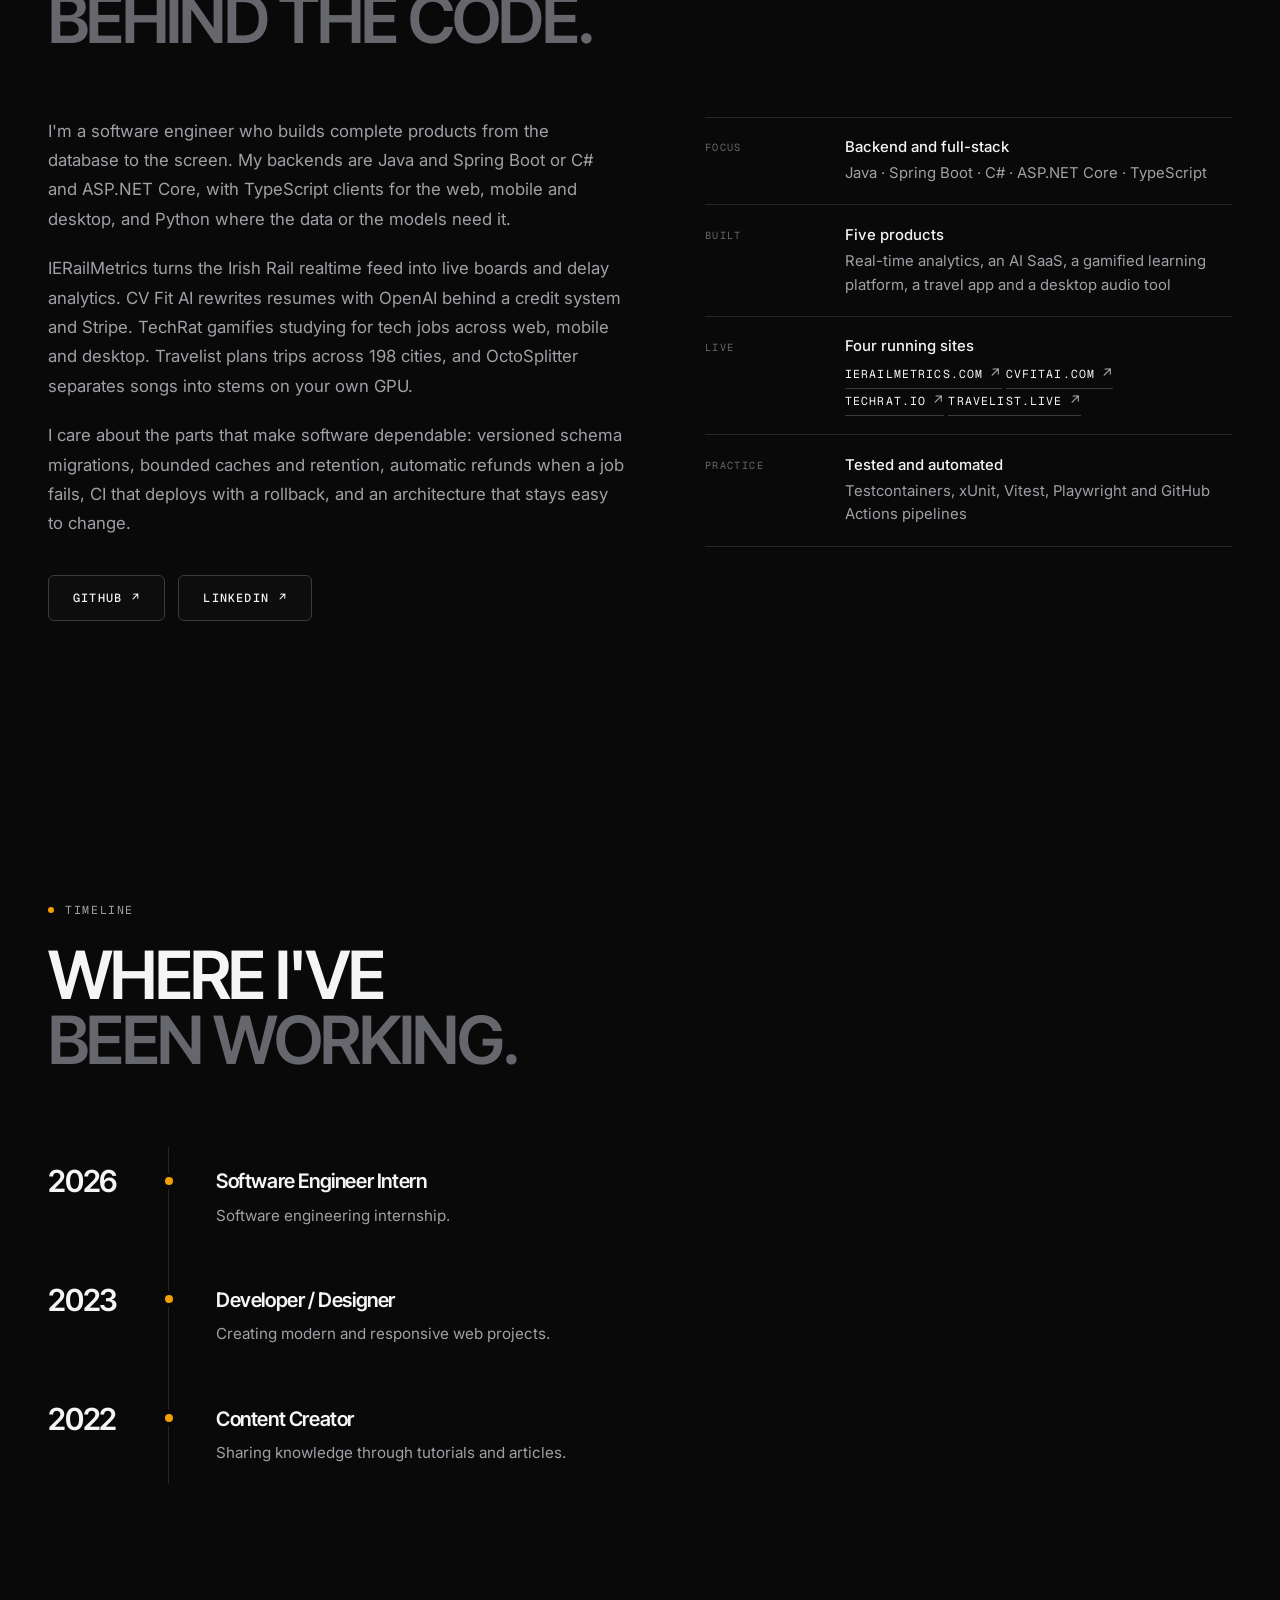
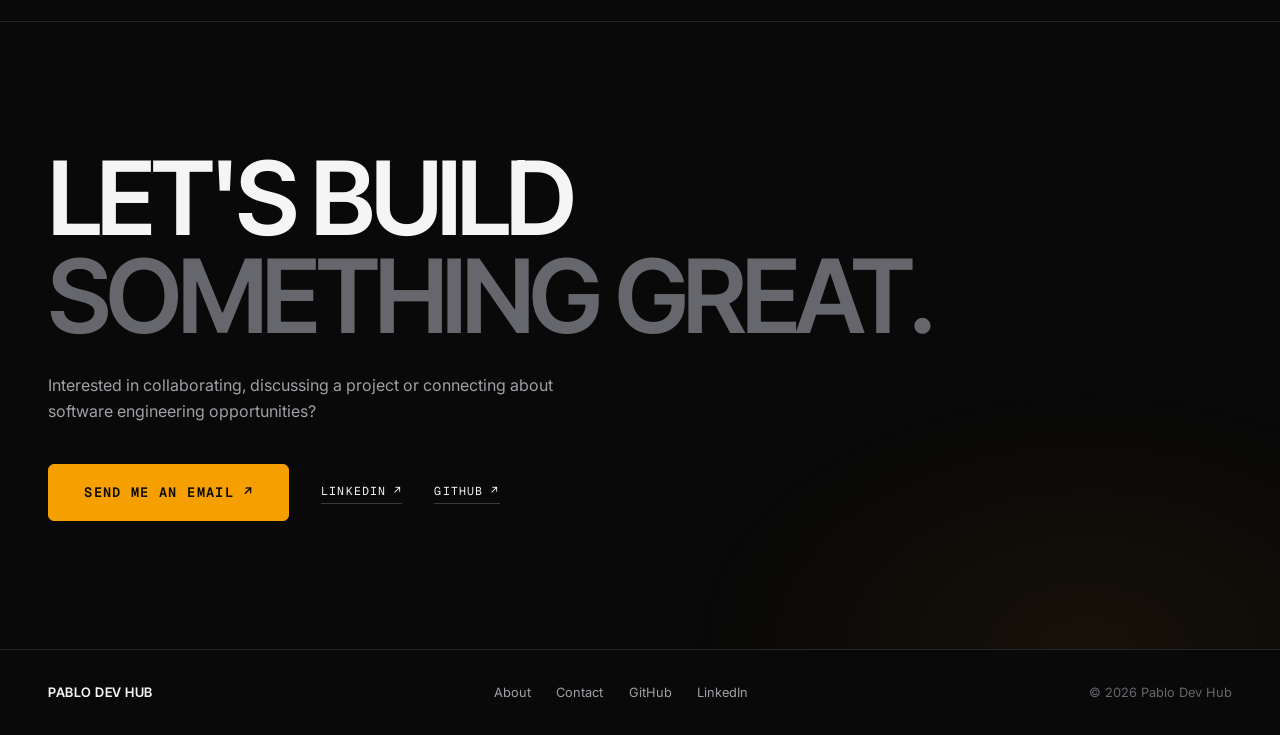
==== commit 57e0d38c: "feat: add 2026 Software Engineer Intern to timeline, drop 'Present' labels Co-Authored-By: Claude So" ====
--- a/index.html
+++ b/index.html
@@ -55,7 +55,7 @@
                     <p class="hero__lede enter" style="--i:4">Building reliable backend systems, intelligent applications and digital products that solve real world problems.</p>
                     <div class="hero__actions enter" style="--i:5">
                         <a class="btn btn-primary" href="#projects">Explore projects <span class="arrow" aria-hidden="true">↗</span></a>
-                        <a class="btn btn-secondary" href="https://www.github.com" data-link="github" target="_blank" rel="noopener noreferrer">View GitHub <span class="arrow" aria-hidden="true">↗</span></a>
+                        <a class="btn btn-secondary" href="https://github.com/Pablokaer" data-link="github" target="_blank" rel="noopener noreferrer">View GitHub <span class="arrow" aria-hidden="true">↗</span></a>
                     </div>
                 </div>
 
@@ -266,8 +266,8 @@
                         <p>IERailMetrics turns the Irish Rail realtime feed into live boards and delay analytics. CV Fit AI rewrites resumes with OpenAI behind a credit system and Stripe. TechRat gamifies studying for tech jobs across web, mobile and desktop. Travelist plans trips across 198 cities, and OctoSplitter separates songs into stems on your own GPU.</p>
                         <p>I care about the parts that make software dependable: versioned schema migrations, bounded caches and retention, automatic refunds when a job fails, CI that deploys with a rollback, and an architecture that stays easy to change.</p>
                         <div class="about-links">
-                            <a class="btn btn-secondary" href="https://www.github.com" data-link="github" target="_blank" rel="noopener noreferrer">GitHub <span class="arrow" aria-hidden="true">↗</span></a>
-                            <a class="btn btn-secondary" href="https://www.linkedin.com" data-link="linkedin" target="_blank" rel="noopener noreferrer">LinkedIn <span class="arrow" aria-hidden="true">↗</span></a>
+                            <a class="btn btn-secondary" href="https://github.com/Pablokaer" data-link="github" target="_blank" rel="noopener noreferrer">GitHub <span class="arrow" aria-hidden="true">↗</span></a>
+                            <a class="btn btn-secondary" href="https://www.linkedin.com/in/pablo-carvalh0" data-link="linkedin" target="_blank" rel="noopener noreferrer">LinkedIn <span class="arrow" aria-hidden="true">↗</span></a>
                         </div>
                     </div>
                     <ul class="facts" data-reveal data-delay="1">
@@ -289,11 +289,15 @@
                 </div>
                 <ol class="timeline">
                     <li class="timeline__item" data-reveal>
-                        <div class="timeline__year">2023<small>Present</small></div>
+                        <div class="timeline__year">2026</div>
+                        <div><h3>Software Engineer Intern</h3><p>Software engineering internship.</p></div>
+                    </li>
+                    <li class="timeline__item" data-reveal data-delay="1">
+                        <div class="timeline__year">2023</div>
                         <div><h3>Developer / Designer</h3><p>Creating modern and responsive web projects.</p></div>
                     </li>
-                    <li class="timeline__item" data-reveal data-delay="1">
-                        <div class="timeline__year">2022<small>Present</small></div>
+                    <li class="timeline__item" data-reveal data-delay="2">
+                        <div class="timeline__year">2022</div>
                         <div><h3>Content Creator</h3><p>Sharing knowledge through tutorials and articles.</p></div>
                     </li>
                 </ol>
@@ -306,9 +310,9 @@
                 <h2 id="contact-title"><span class="line">Let's build</span> <span class="line">something great.</span></h2>
                 <p>Interested in collaborating, discussing a project or connecting about software engineering opportunities?</p>
                 <div class="contact__actions">
-                    <a class="btn btn-primary btn-lg" href="mailto:seu.email@example.com" data-link="email">Send me an email <span class="arrow" aria-hidden="true">↗</span></a>
-                    <a class="link-arrow" href="https://www.linkedin.com" data-link="linkedin" target="_blank" rel="noopener noreferrer">LinkedIn <span class="arrow" aria-hidden="true">↗</span></a>
-                    <a class="link-arrow" href="https://www.github.com" data-link="github" target="_blank" rel="noopener noreferrer">GitHub <span class="arrow" aria-hidden="true">↗</span></a>
+                    <a class="btn btn-primary btn-lg" href="mailto:pablo.luan.carvalho@gmail.com" data-link="email">Send me an email <span class="arrow" aria-hidden="true">↗</span></a>
+                    <a class="link-arrow" href="https://www.linkedin.com/in/pablo-carvalh0" data-link="linkedin" target="_blank" rel="noopener noreferrer">LinkedIn <span class="arrow" aria-hidden="true">↗</span></a>
+                    <a class="link-arrow" href="https://github.com/Pablokaer" data-link="github" target="_blank" rel="noopener noreferrer">GitHub <span class="arrow" aria-hidden="true">↗</span></a>
                 </div>
             </div>
         </section>
@@ -321,8 +325,8 @@
                 <ul>
                     <li><a href="pages/about.html">About</a></li>
                     <li><a href="pages/contact.html">Contact</a></li>
-                    <li><a href="https://www.github.com" data-link="github" target="_blank" rel="noopener noreferrer">GitHub</a></li>
-                    <li><a href="https://www.linkedin.com" data-link="linkedin" target="_blank" rel="noopener noreferrer">LinkedIn</a></li>
+                    <li><a href="https://github.com/Pablokaer" data-link="github" target="_blank" rel="noopener noreferrer">GitHub</a></li>
+                    <li><a href="https://www.linkedin.com/in/pablo-carvalh0" data-link="linkedin" target="_blank" rel="noopener noreferrer">LinkedIn</a></li>
                 </ul>
             </nav>
             <span>&copy; <span data-year>2026</span> Pablo Dev Hub</span>
